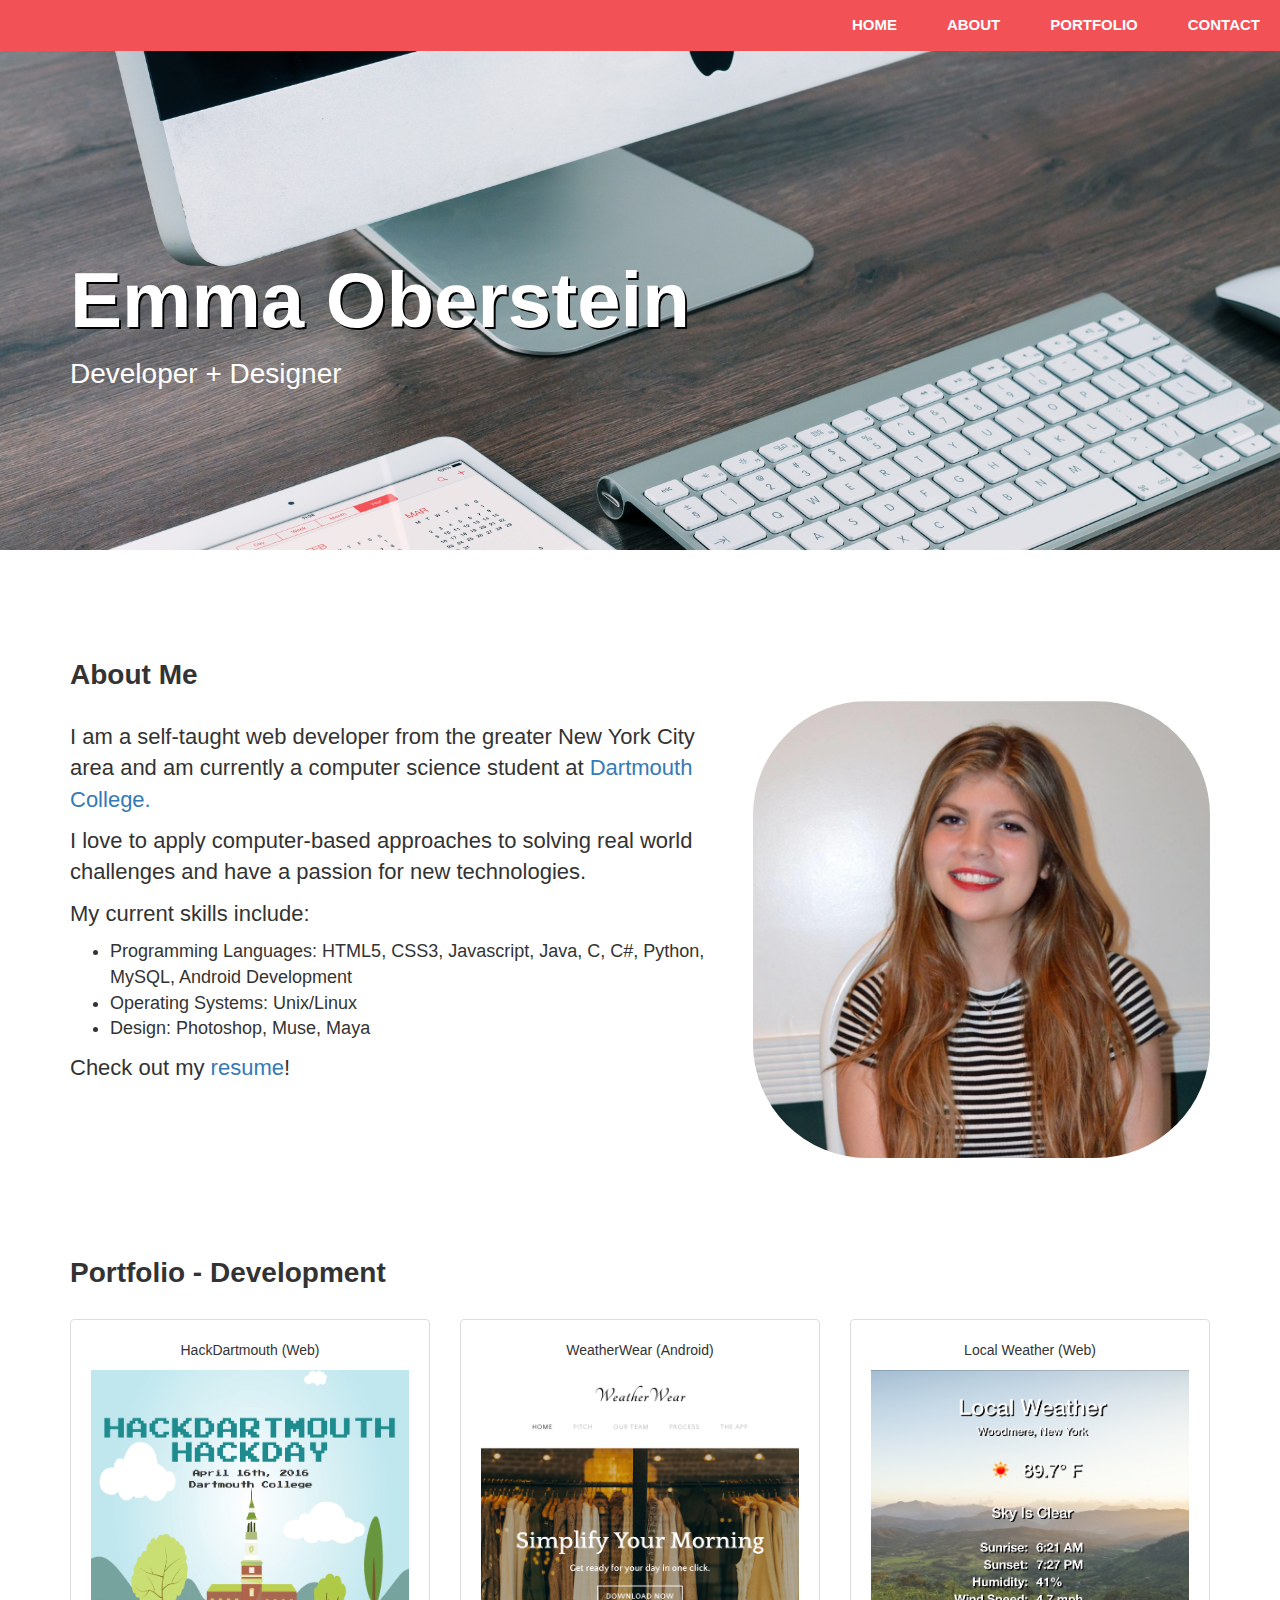
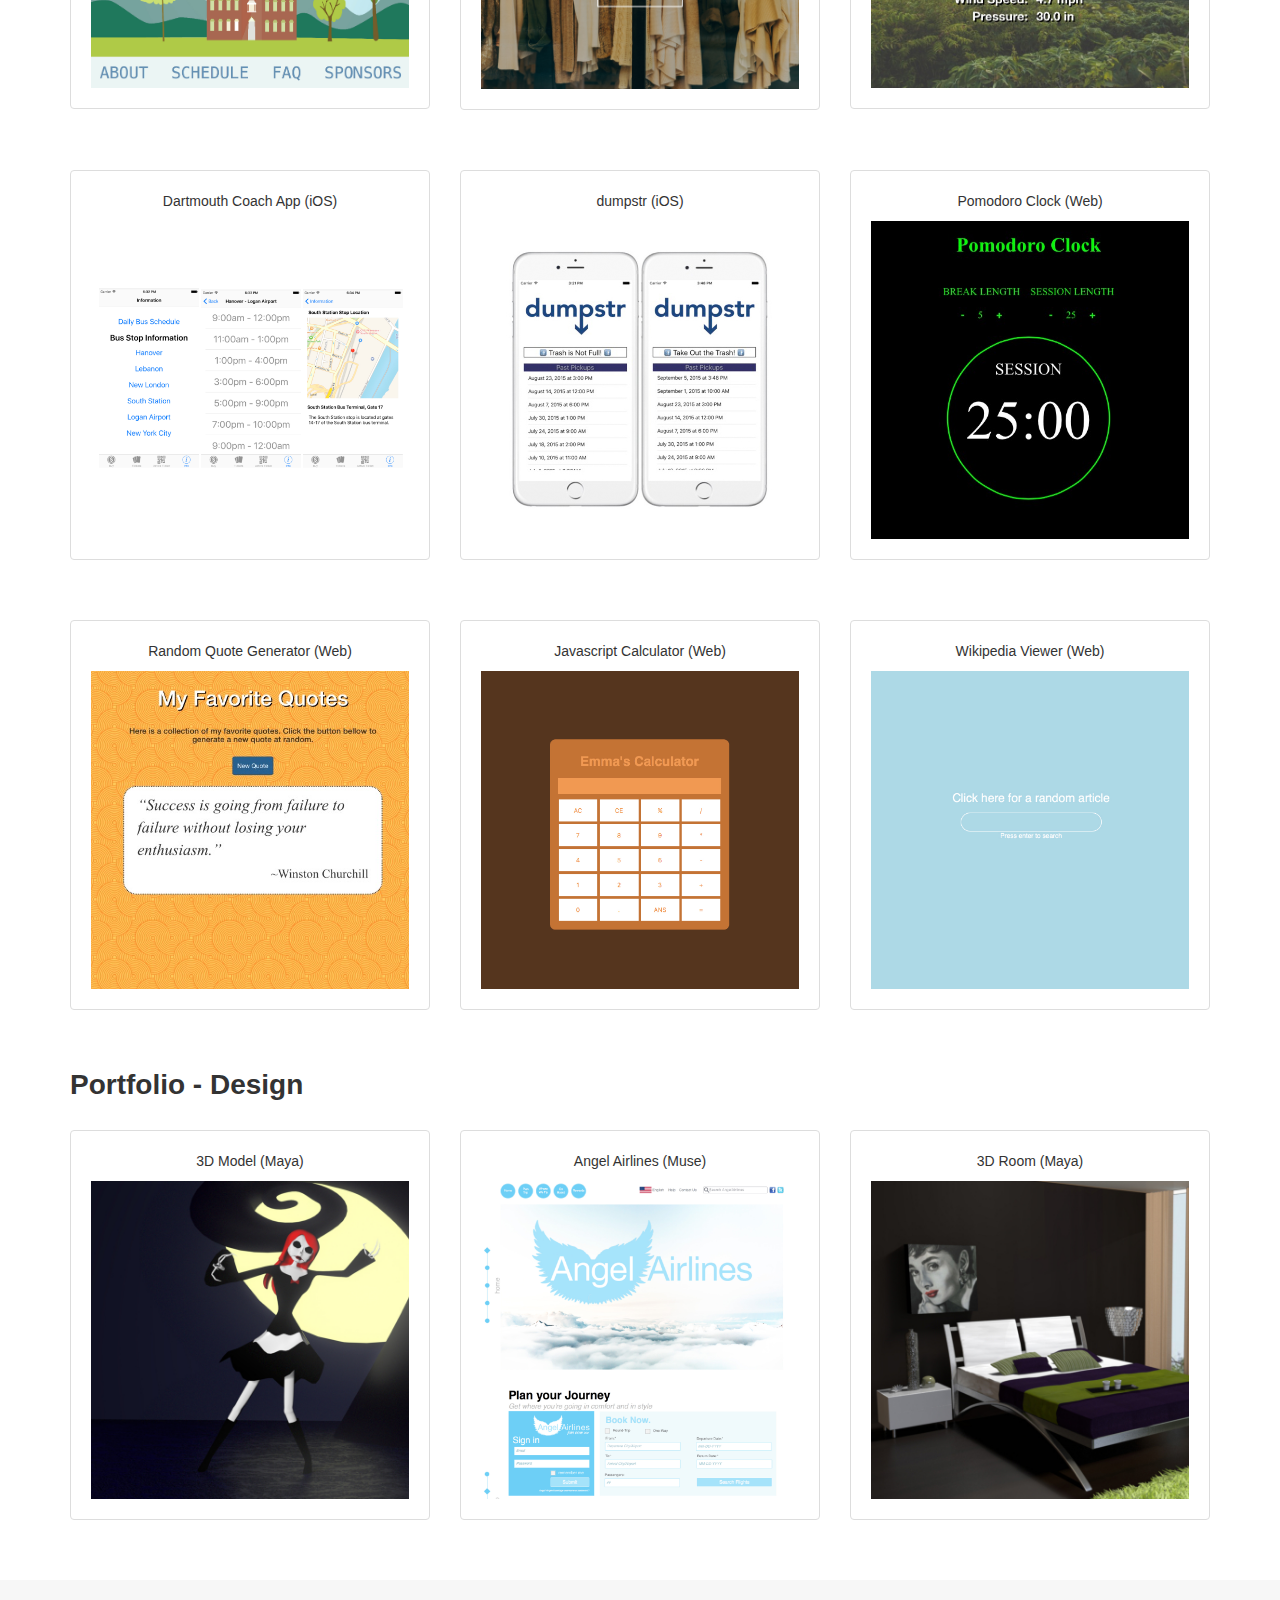
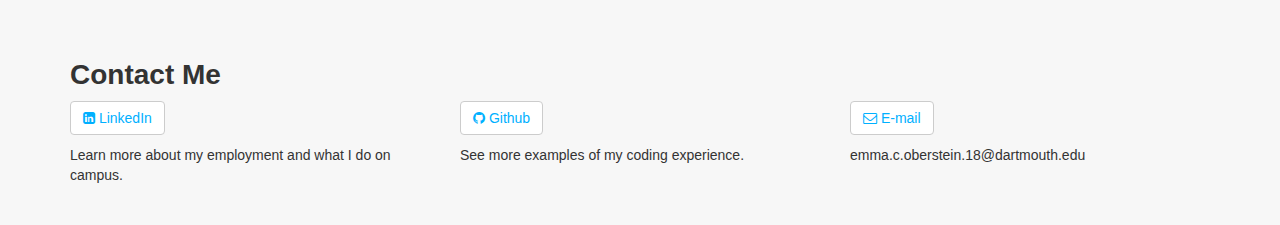
==== index.html @ bb1eacb4 "title adjusted" ====
<!DOCTYPE html>
<html>
  <head>
    <meta charset="UTF-8">
    <meta name="viewport" content="width=device-width, initial-scale=1, maximum-scale=1">
    <title>Emma Oberstein</title>
    <link rel='stylesheet prefetch' href='http://maxcdn.bootstrapcdn.com/bootstrap/3.3.5/css/bootstrap.min.css'>
    <link href="http://maxcdn.bootstrapcdn.com/font-awesome/4.2.0/css/font-awesome.min.css" rel="stylesheet">
    <link rel="stylesheet" href="css/main.css">
  </head>


  <body>
    <nav class="navbar navbar-default navbar-fixed-top">
      <div class="navbar-header">
        <button type="button" class="navbar-toggle collapsed" data-toggle="collapse" data-target="#bs-example-navbar-collapse-1" aria-expanded="false">
          <span class="sr-only">Toggle navigation</span>
          <span class="icon-bar"></span>
          <span class="icon-bar"></span>
          <span class="icon-bar"></span>
        </button>
      </div>
    <!-- Collect the content for toggling -->
      <div class="collapse navbar-collapse" id="bs-example-navbar-collapse-1">
        <ul class="nav navbar-nav navbar-right">
            <li><a href="#Home">Home</a></li>
            <li><a href="#About">About</a></li>
            <li><a href="#Portfolio">Portfolio</a></li>
            <li><a href="#Contact">Contact</a></li>
        </ul> 
      </div>
    </nav>

    <a name="Home"></a>
    <div class="jumbotron">
      <div class="container">
        <div class="row">
          <div class="col-md-7">
            <h1>Emma Oberstein</h1>
            <p>Developer + Designer</p>
          </div>
        </div>    
      </div>
    </div>

    <a name="About"></a>
    <div class="about-me">
      <div class="container">
        <h2>About Me</h2>
        <div class="row">
          <div class="col-md-7" id="about-me-text">
            <br>
            <p>I am a self-taught web developer from the greater New York City area and am currently a computer science student at <a href="http://dartmouth.edu">Dartmouth College.</a></p>
            <p>I love to apply computer-based approaches to solving real world challenges and have a passion for new technologies.</p>
            <p>My current skills include:</p>
            <ul>
              <li>Programming Languages: HTML5, CSS3, Javascript, Java, C, C#, Python, MySQL, Android Development</li>
              <li>Operating Systems: Unix/Linux</li>
              <li>Design: Photoshop, Muse, Maya</li>
            </ul>
            <p>Check out my <a href="Emma_Oberstein_Resume.pdf">resume</a>!</p>
          </div>
          <div class="col-md-5">
            <img class="img-responsive profile-picture" src="img/profile-picture.jpg">
          </div>
        </div>
      </div>
    </div>
    
    <a name="Portfolio"></a>
    <div class="portfolio">
      <div class="container">
        <h2>Portfolio - Development</h2>
        <div class="row">
          <div class="col-md-4">
            <div class="thumbnail">
              <p>HackDartmouth (Web)</p>
              <a class="portfolio-item" href="http://hackdartmouth.io">
                <img class="img-responsive" src="img/hackday.jpg">
              </a>
            </div>
          </div>
          <div class="col-md-4">
            <div class="thumbnail">
              <p>WeatherWear (Android)</p>
              <a class="portfolio-item" href="http://weatherwearandroidapp.weebly.com">
                <img class="img-responsive" src="img/weatherwear.jpg">
              </a>
            </div>
          </div>
          <div class="col-md-4">
            <div class="thumbnail">
              <p>Local Weather (Web)</p>
              <a class="portfolio-item" href="http://codepen.io/emmaoberstein/full/pjzqLy/">
                <img class="img-responsive" src="img/local-weather.jpg">
              </a>
            </div>
          </div>
        </div>
        <div class="row">
          <div class="col-md-4">
            <div class="thumbnail">
              <p>Dartmouth Coach App (iOS)</p>
              <a class="portfolio-item" href="https://github.com/andrewjmeier/DartmouthCoachApp">
                <img class="img-responsive" src="img/dartmouthcoach.jpg">
              </a>
            </div>
          </div>
          <div class="col-md-4">
            <div class="thumbnail">
              <p>dumpstr (iOS)</p>
              <a class="portfolio-item" href="http://devpost.com/software/pennappsfall2015">
                <img class="img-responsive" src="img/dumpstr.jpg">
              </a>
            </div>
          </div>
          <div class="col-md-4">
            <div class="thumbnail">
              <p>Pomodoro Clock (Web)</p>
              <a class="portfolio-item" href="http://codepen.io/emmaoberstein/full/XmWWJG/">
                <img class="img-responsive" src="img/pomodoro-clock.jpg">
              </a>
            </div>
          </div>
        </div>
        <div class="row">
          <div class="col-md-4">
            <div class="thumbnail">
              <p>Random Quote Generator (Web)</p>
              <a class="portfolio-item" href="http://codepen.io/emmaoberstein/full/gaYXJj/">
                <img class="img-responsive" src="img/quote-generator.jpg">
              </a>
            </div>
          </div>
          <div class="col-md-4">
            <div class="thumbnail">
              <p>Javascript Calculator (Web)</p>
              <a class="portfolio-item" href="http://codepen.io/emmaoberstein/full/ZbNepN/">
                <img class="img-responsive" src="img/calculator.jpg">
              </a>
            </div>
          </div>
          <div class="col-md-4">
            <div class="thumbnail">
              <p>Wikipedia Viewer (Web)</p>
              <a class="portfolio-item" href="http://codepen.io/emmaoberstein/full/bpWzMQ/">
                <img class="img-responsive" src="img/wikipedia.jpg">
              </a>
            </div>
          </div>
        </div>
        <h2>Portfolio - Design</h2>
        <div class="row">
          <div class="col-md-4">
            <div class="thumbnail">
              <p>3D Model (Maya)</p>
              <a class="portfolio-item" href="3D_model.html">
                <img class="img-responsive" src="img/model.jpg">
              </a>
            </div>
          </div>
          <div class="col-md-4">
            <div class="thumbnail">
              <p>Angel Airlines (Muse)</p>
              <a class="portfolio-item" href="angel_airlines_project/index.html">
                <img class="img-responsive" src="img/angel-airlines.jpg">
              </a>
            </div>
          </div>
          <div class="col-md-4">
            <div class="thumbnail">
              <p>3D Room (Maya)</p>
              <a class="portfolio-item" href="3D_room.html">
                <img class="img-responsive" src="img/room.jpg">
              </a>
            </div>
          </div>
        </div>
      </div>
    </div>

    <a name="Contact"></a>
    <div class="contact">
      <div class="container">
        <h2>Contact Me</h2>
        <div class="row">
          <div class="col-md-4">
            <a href="https://www.linkedin.com/pub/emma-oberstein/104/284/23a" class="btn btn-default"><i class="fa fa-linkedin-square"></i> LinkedIn</a>
            <p>Learn more about my employment and what I do on campus.</p>
          </div>
          <div class="col-md-4">
            <a href="https://github.com/emmaoberstein"class="btn btn-default"><i class="fa fa-github"></i> Github</a>
            <p>See more examples of my coding experience.</p>
          </div>
          <div class="col-md-4">
            <a href="mailto:emma.c.oberstein.18@dartmouth.edu" class="btn btn-default"><i class="fa fa-envelope-o"></i> E-mail</a>
            <p>emma.c.oberstein.18@dartmouth.edu</p>
          </div>
        </div>
      </div>
    </div>


    <script src='http://cdnjs.cloudflare.com/ajax/libs/jquery/2.1.3/jquery.min.js'></script>
    <script src="https://maxcdn.bootstrapcdn.com/bootstrap/3.3.5/js/bootstrap.min.js"></script>
  </body>
</html>
---- css/main.css ----
body {
  font-family: Avenir, sans-serif;
}

.navbar-default {
  background-color: #f25156;
  border-color: #f25156;
}

.navbar-default a {
  color: #fff;
  font-size: 15px;
  font-weight: bold;
  text-transform: uppercase;
  margin-right: 20px;
}

.navbar-default .navbar-nav > li > a {
  color: #fff;
}

.jumbotron {
  margin-top: 50px;
  background-image:url("../img/jumbotron.jpg");
  height: 500px;
  background-repeat: no-repeat;
  background-size: cover;
  background-attachment: fixed;
}

.jumbotron .container {
  color: #fff;
  position: relative;
  top: 100px;
}

.jumbotron h1 { 
  font-family: Avenir, sans-serif;
  font-weight: bold;
  font-size: 78px;
  text-shadow: black 2px 2px;
}

.jumbotron p {
  font-size: 28px;
}

.about-me, .portfolio, .contact {
    padding: 20px;
}

.container {
  padding-top: 40px;
}

h2 {
    font-size: 28px;
    font-weight: bold;
}

.about-me p {
    font-size: 22px;
}

.about-me li {
    font-size: 18px;
}

.about-me img {
    
  margin: auto;
  border-radius: 25%;
}

.portfolio .row {
  padding: 20px 0px;
}

.portfolio .thumbnail {
    padding: 20px;
    text-align: center;
}

.portfolio img {
  border-radius: 0%;
}

.contact {
  background-color: #f7f7f7;
}

.contact h3 {
  font-size: 18px;
  font-weight: bold;
}

.contact a {
  color: #00b0ff;
}

.contact p {
  padding: 10px 0px;
  font-size: 14px;
}

.thumbnail:hover {
  -moz-box-shadow: 0 0 10px rgba(0,0,0,0.5);
  -webkit-box-shadow: 0 0 10px rgba(0,0,0,0.5);
  box-shadow: 0 0 5px rgba(0,0,0,0.5);
}

.img-center {
  height: 500px;
  padding: 10px 0px;
  display: block;
  margin: 0 auto;
}

#title-center {
  text-align: center;
}
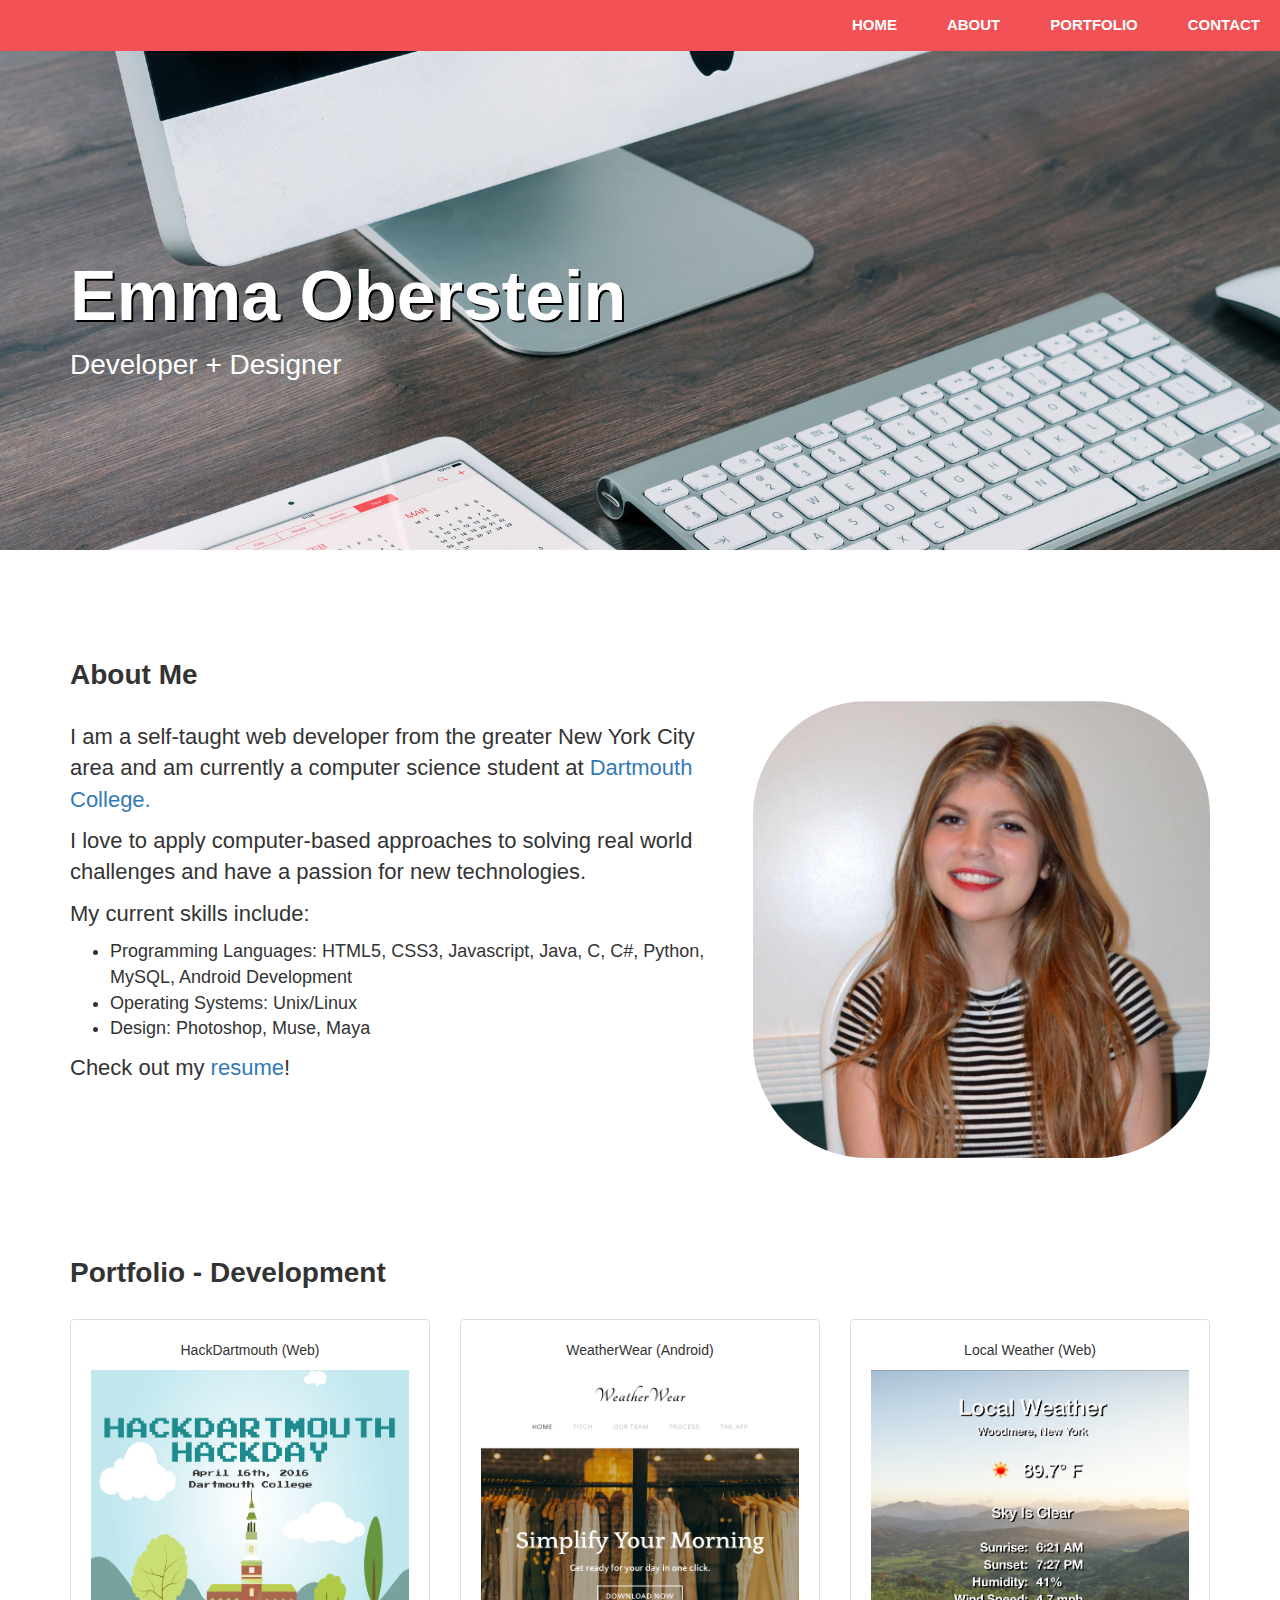
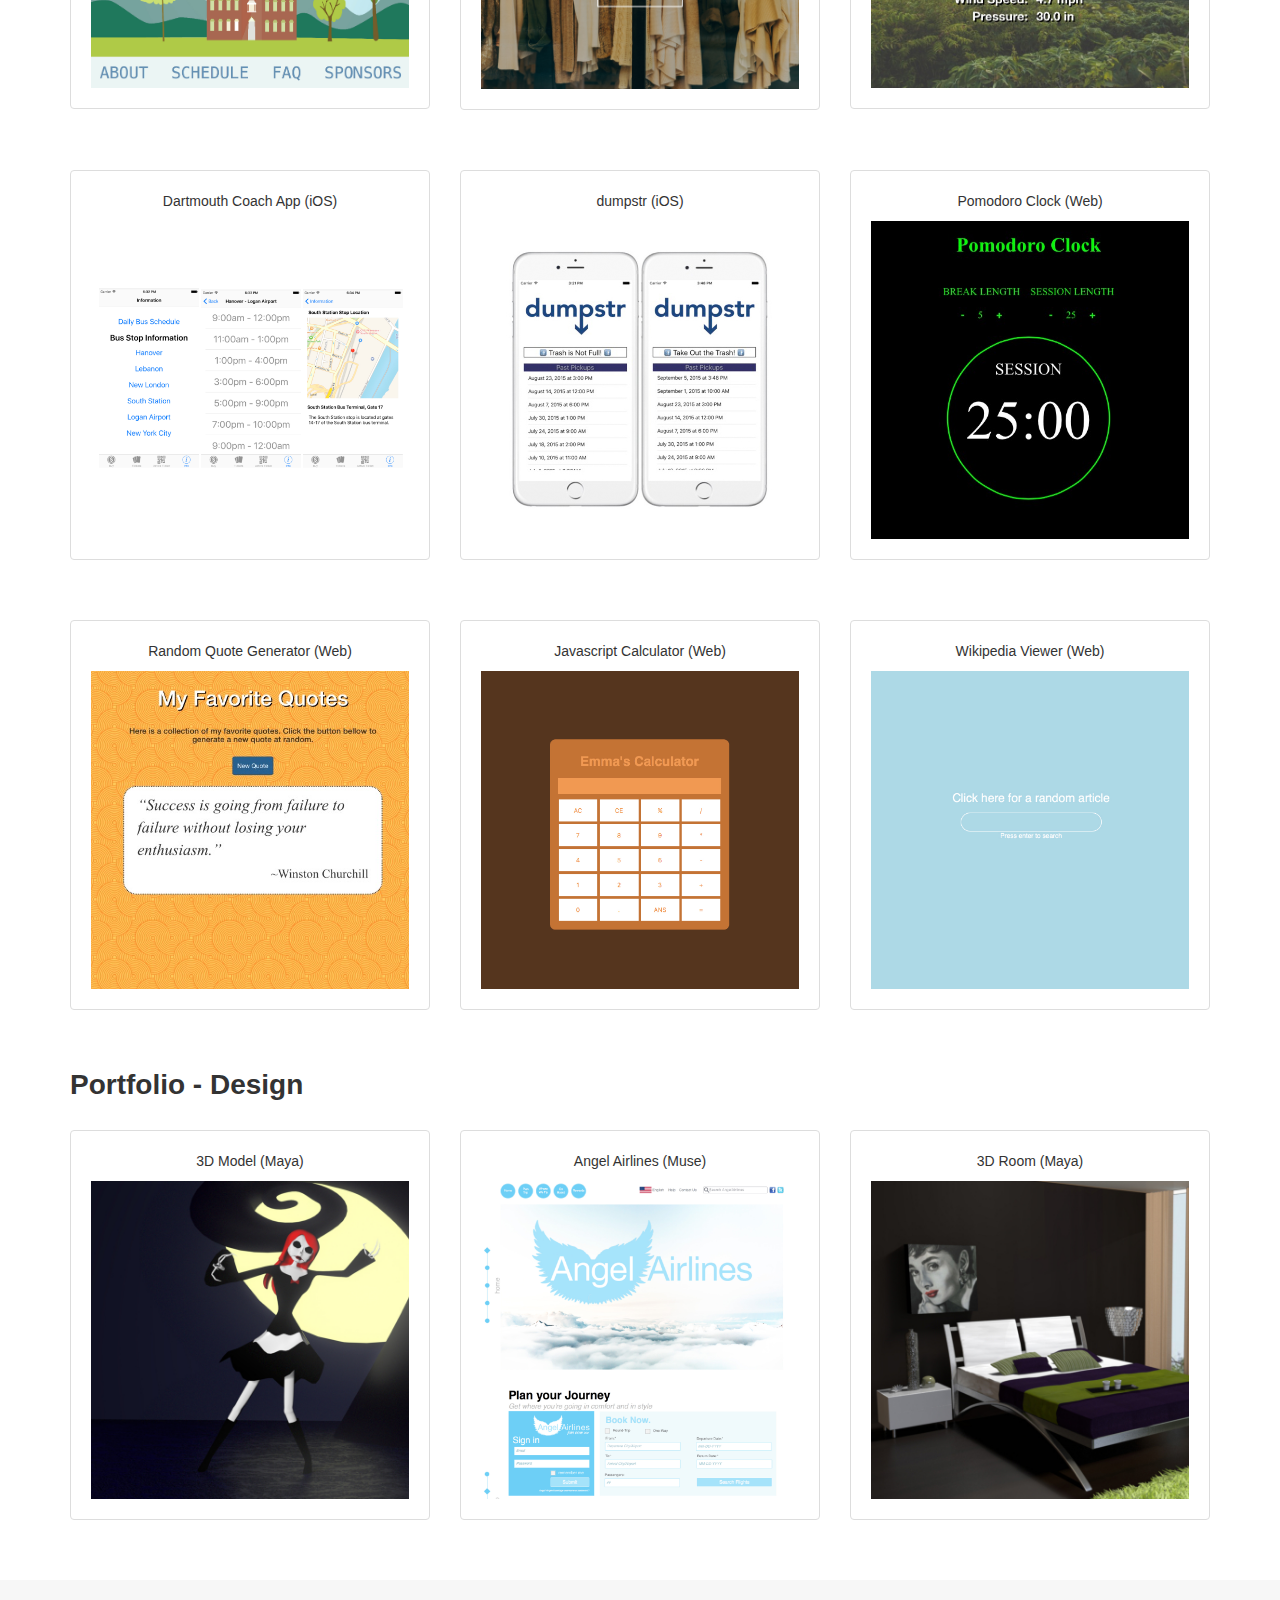
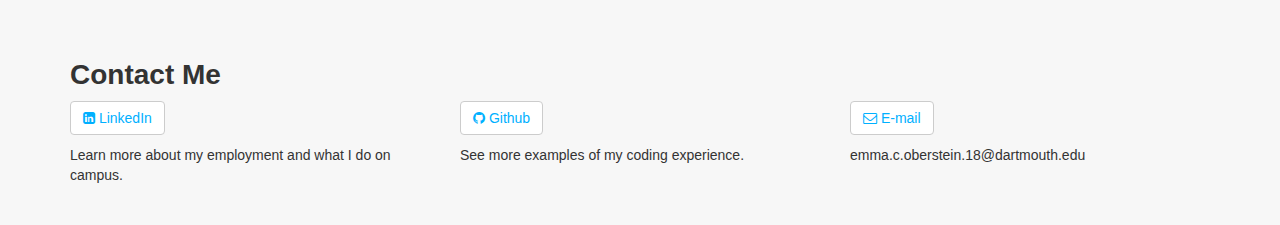
==== commit 3bf84860: "meta tags updated" ====
--- a/index.html
+++ b/index.html
@@ -2,6 +2,11 @@
 <html>
   <head>
     <meta charset="UTF-8">
+    <meta name="author" content="Emma Oberstein">
+    <meta name="keywords" content="Emma, Oberstein, personal website">
+    <meta name="description" content="Emma Oberstein's personal website">
+    <meta property="og:title" content="Emma Oberstein">
+    <meta property="og:type" content="website">
     <meta name="viewport" content="width=device-width, initial-scale=1, maximum-scale=1">
     <title>Emma Oberstein</title>
     <link rel='stylesheet prefetch' href='http://maxcdn.bootstrapcdn.com/bootstrap/3.3.5/css/bootstrap.min.css'>
--- a/css/main.css
+++ b/css/main.css
@@ -37,7 +37,7 @@
 .jumbotron h1 { 
   font-family: Avenir, sans-serif;
   font-weight: bold;
-  font-size: 78px;
+  font-size: 70px;
   text-shadow: black 2px 2px;
 }
 
@@ -119,3 +119,11 @@
 #title-center {
   text-align: center;
 }
+
+@media only screen and (max-width: 767px) {
+
+   .jumbotron h1 {
+      font-size: 3em;
+   }
+
+}
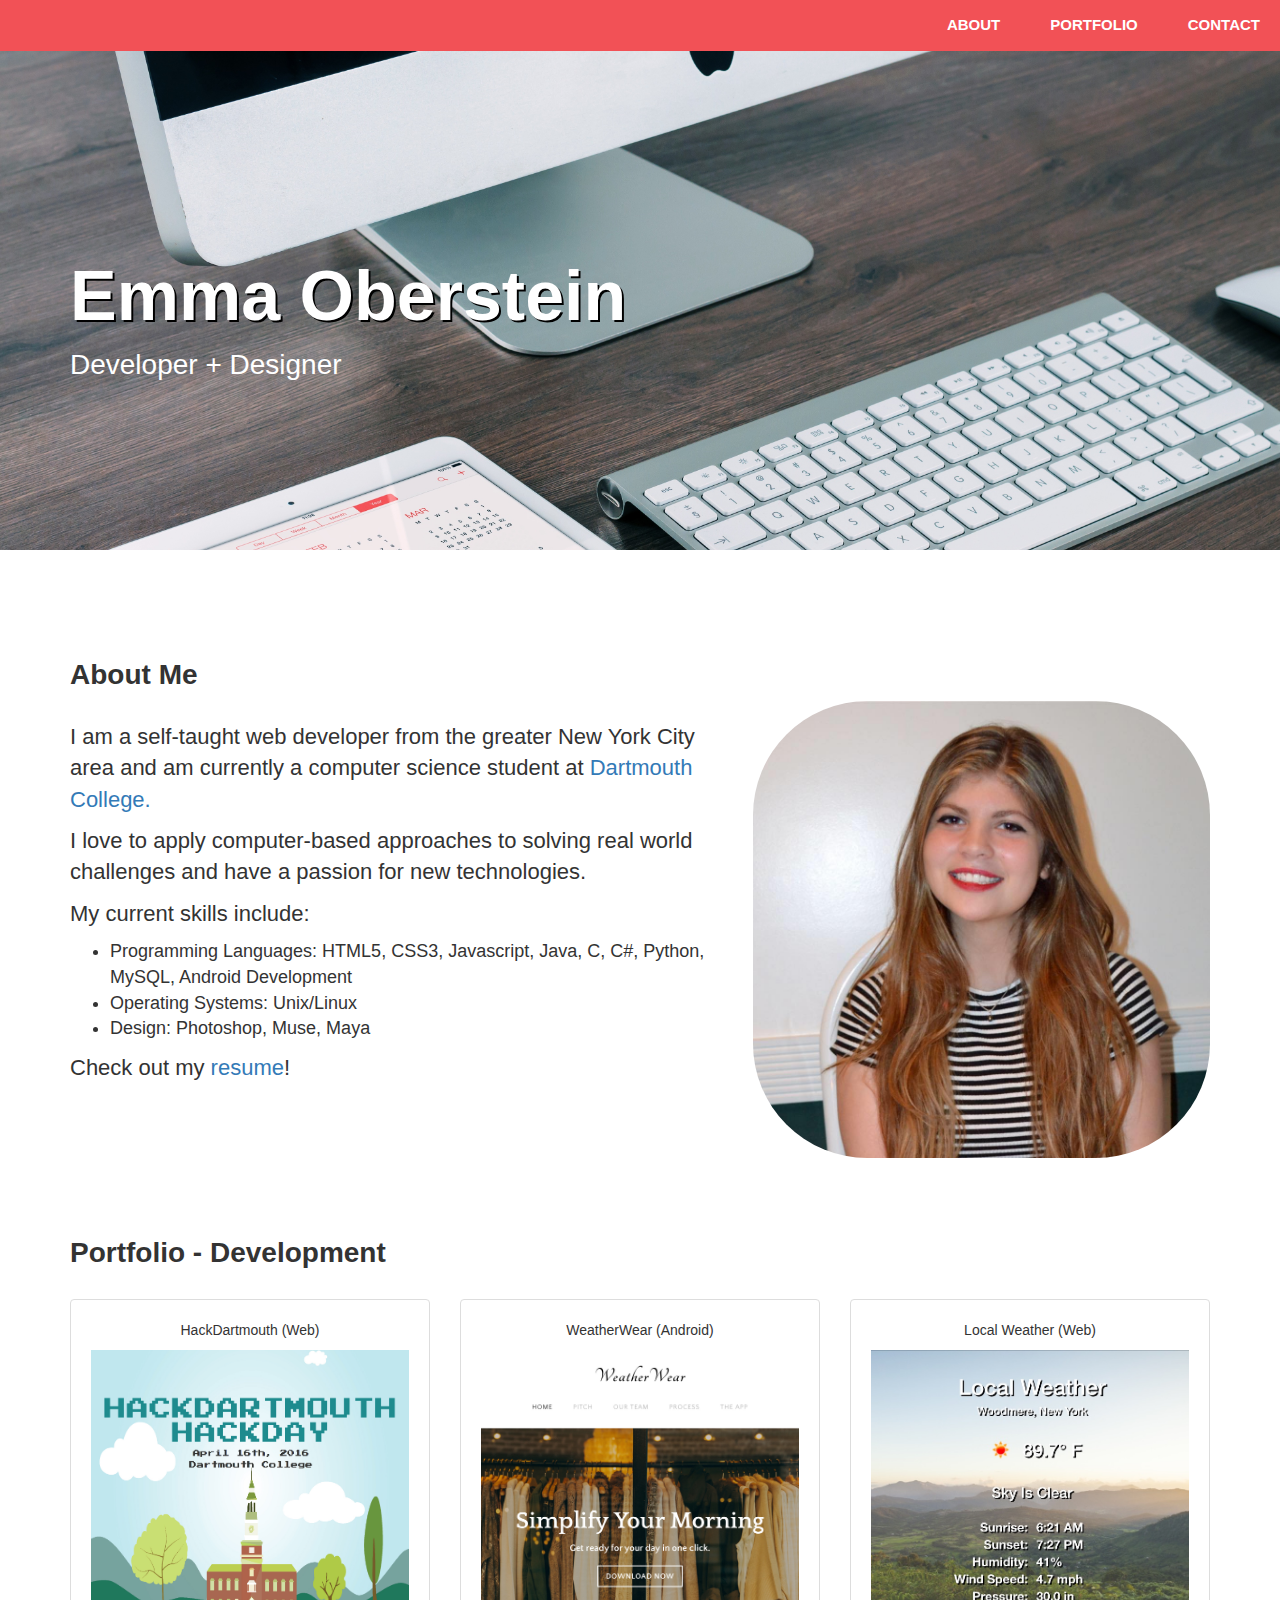
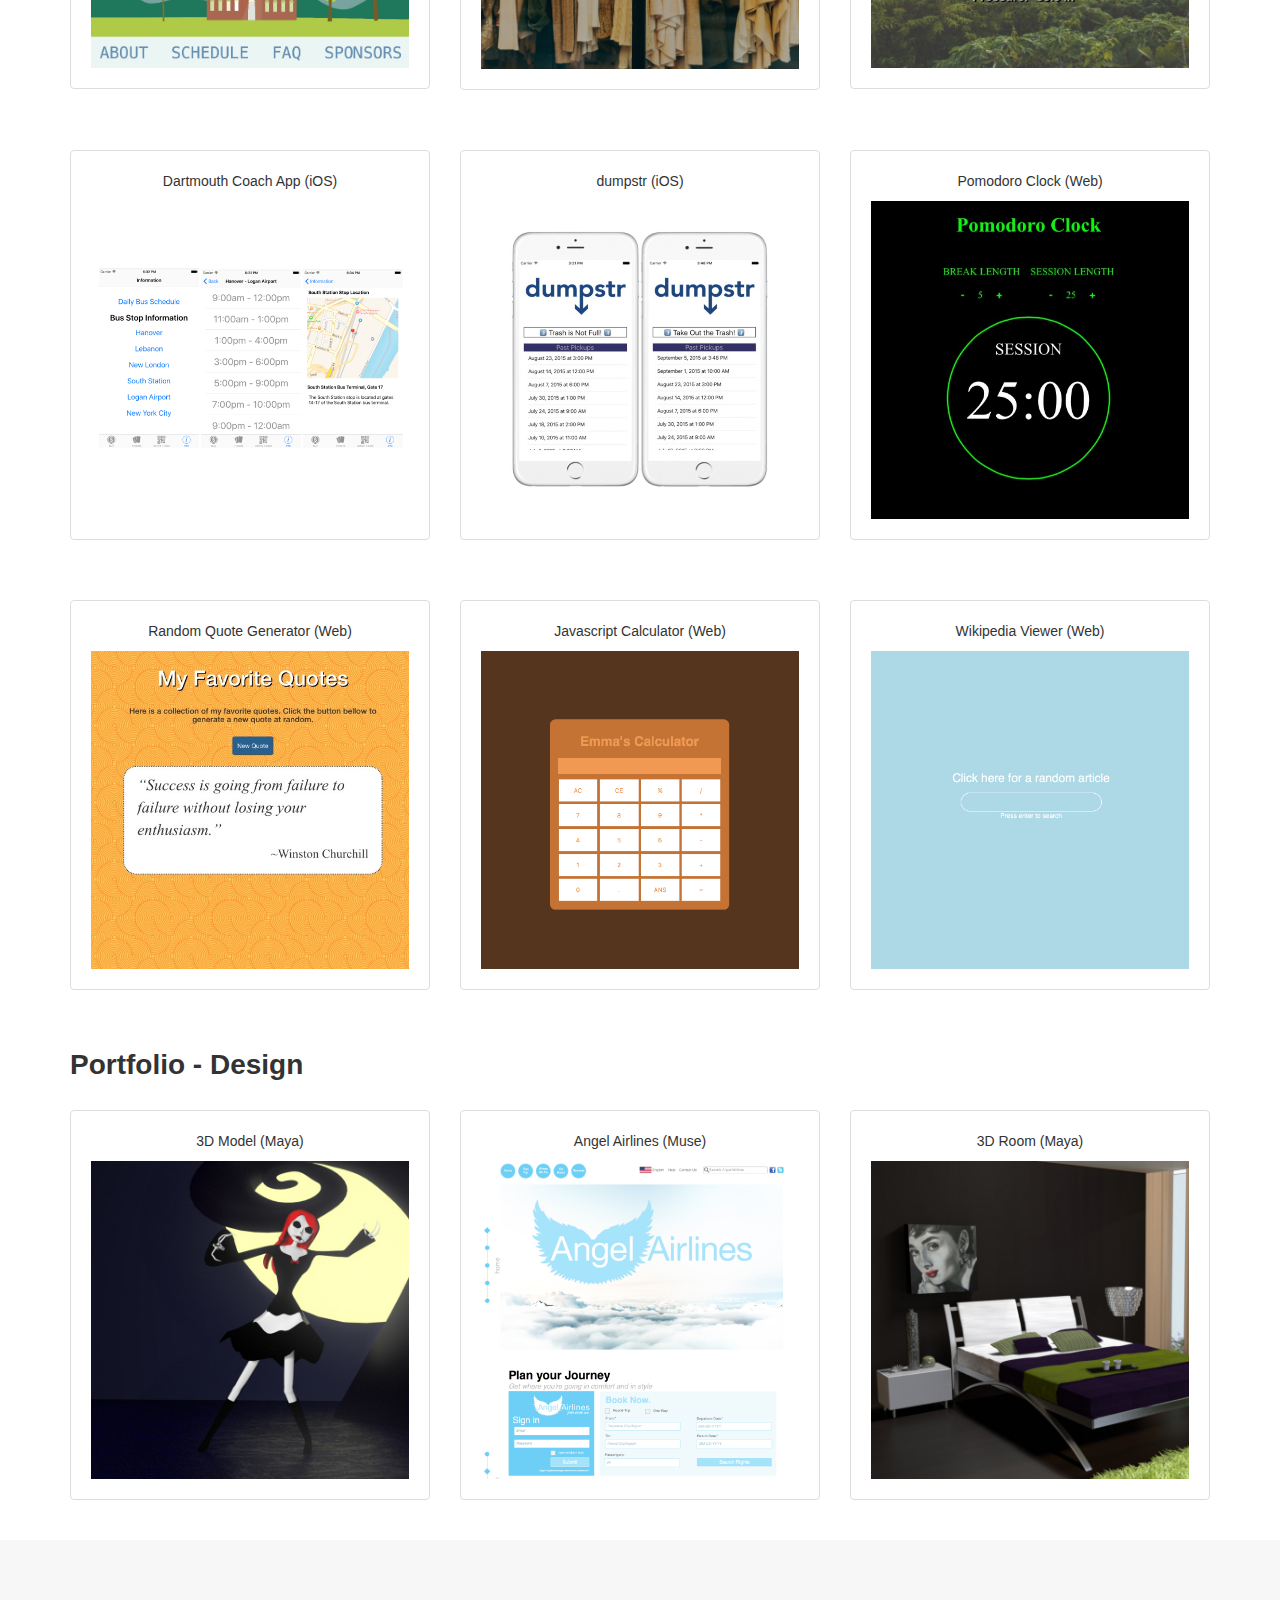
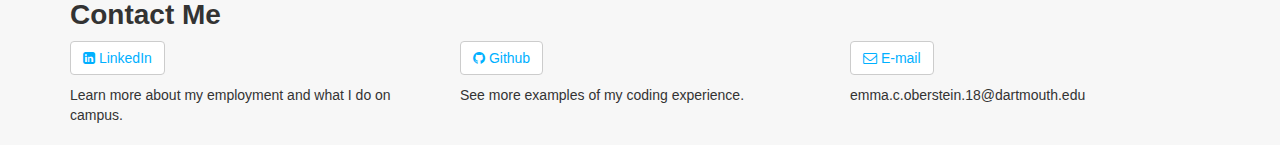
==== commit be861c78: "nabber scroll effect" ====
--- a/index.html
+++ b/index.html
@@ -16,7 +16,7 @@
 
 
   <body>
-    <nav class="navbar navbar-default navbar-fixed-top">
+    <nav id="myNav" class="navbar navbar-default navbar-fixed-top">
       <div class="navbar-header">
         <button type="button" class="navbar-toggle collapsed" data-toggle="collapse" data-target="#bs-example-navbar-collapse-1" aria-expanded="false">
           <span class="sr-only">Toggle navigation</span>
@@ -28,15 +28,14 @@
     <!-- Collect the content for toggling -->
       <div class="collapse navbar-collapse" id="bs-example-navbar-collapse-1">
         <ul class="nav navbar-nav navbar-right">
-            <li><a href="#Home">Home</a></li>
-            <li><a href="#About">About</a></li>
-            <li><a href="#Portfolio">Portfolio</a></li>
-            <li><a href="#Contact">Contact</a></li>
+            <li><a data-toggle="collapse" data-target=".navbar-collapsible-menu" id="s1" class="nav-button" onclick="jumpToSection(event, this.id)" href="#">About</a></li>
+            <li data-toggle="collapse" data-target=".navbar-collapsible-menu" id="s2" class="nav-button" onclick="jumpToSection(event, this.id)" href="#"><a href="#portfolio">Portfolio</a></li>
+            <li data-toggle="collapse" data-target=".navbar-collapsible-menu" id="s3" class="nav-button" onclick="jumpToSection(event, this.id)" href="#"><a href="#contact">Contact</a></li>
         </ul> 
       </div>
     </nav>
 
-    <a name="Home"></a>
+    <a name="home"></a>
     <div class="jumbotron">
       <div class="container">
         <div class="row">
@@ -48,8 +47,8 @@
       </div>
     </div>
 
-    <a name="About"></a>
-    <div class="about-me">
+    <a name="about"></a>
+    <div id="about">
       <div class="container">
         <h2>About Me</h2>
         <div class="row">
@@ -72,8 +71,8 @@
       </div>
     </div>
     
-    <a name="Portfolio"></a>
-    <div class="portfolio">
+    <a name="portfolio"></a>
+    <div id="portfolio">
       <div class="container">
         <h2>Portfolio - Development</h2>
         <div class="row">
@@ -184,8 +183,8 @@
       </div>
     </div>
 
-    <a name="Contact"></a>
-    <div class="contact">
+    <a name="contact"></a>
+    <div id="contact">
       <div class="container">
         <h2>Contact Me</h2>
         <div class="row">
@@ -208,5 +207,6 @@
 
     <script src='http://cdnjs.cloudflare.com/ajax/libs/jquery/2.1.3/jquery.min.js'></script>
     <script src="https://maxcdn.bootstrapcdn.com/bootstrap/3.3.5/js/bootstrap.min.js"></script>
+    <script src="js/main.js"></script>
   </body>
-</html>
+</html>--- a/css/main.css
+++ b/css/main.css
@@ -45,7 +45,7 @@
   font-size: 28px;
 }
 
-.about-me, .portfolio, .contact {
+#about, .portfolio, .contact {
     padding: 20px;
 }
 
@@ -58,47 +58,47 @@
     font-weight: bold;
 }
 
-.about-me p {
+#about p {
     font-size: 22px;
 }
 
-.about-me li {
+#about li {
     font-size: 18px;
 }
 
-.about-me img {
+#about img {
     
   margin: auto;
   border-radius: 25%;
 }
 
-.portfolio .row {
+#portfolio .row {
   padding: 20px 0px;
 }
 
-.portfolio .thumbnail {
+#portfolio .thumbnail {
     padding: 20px;
     text-align: center;
 }
 
-.portfolio img {
+#portfolio img {
   border-radius: 0%;
 }
 
-.contact {
+#contact {
   background-color: #f7f7f7;
 }
 
-.contact h3 {
+#contact h3 {
   font-size: 18px;
   font-weight: bold;
 }
 
-.contact a {
+#contact a {
   color: #00b0ff;
 }
 
-.contact p {
+#contact p {
   padding: 10px 0px;
   font-size: 14px;
 }
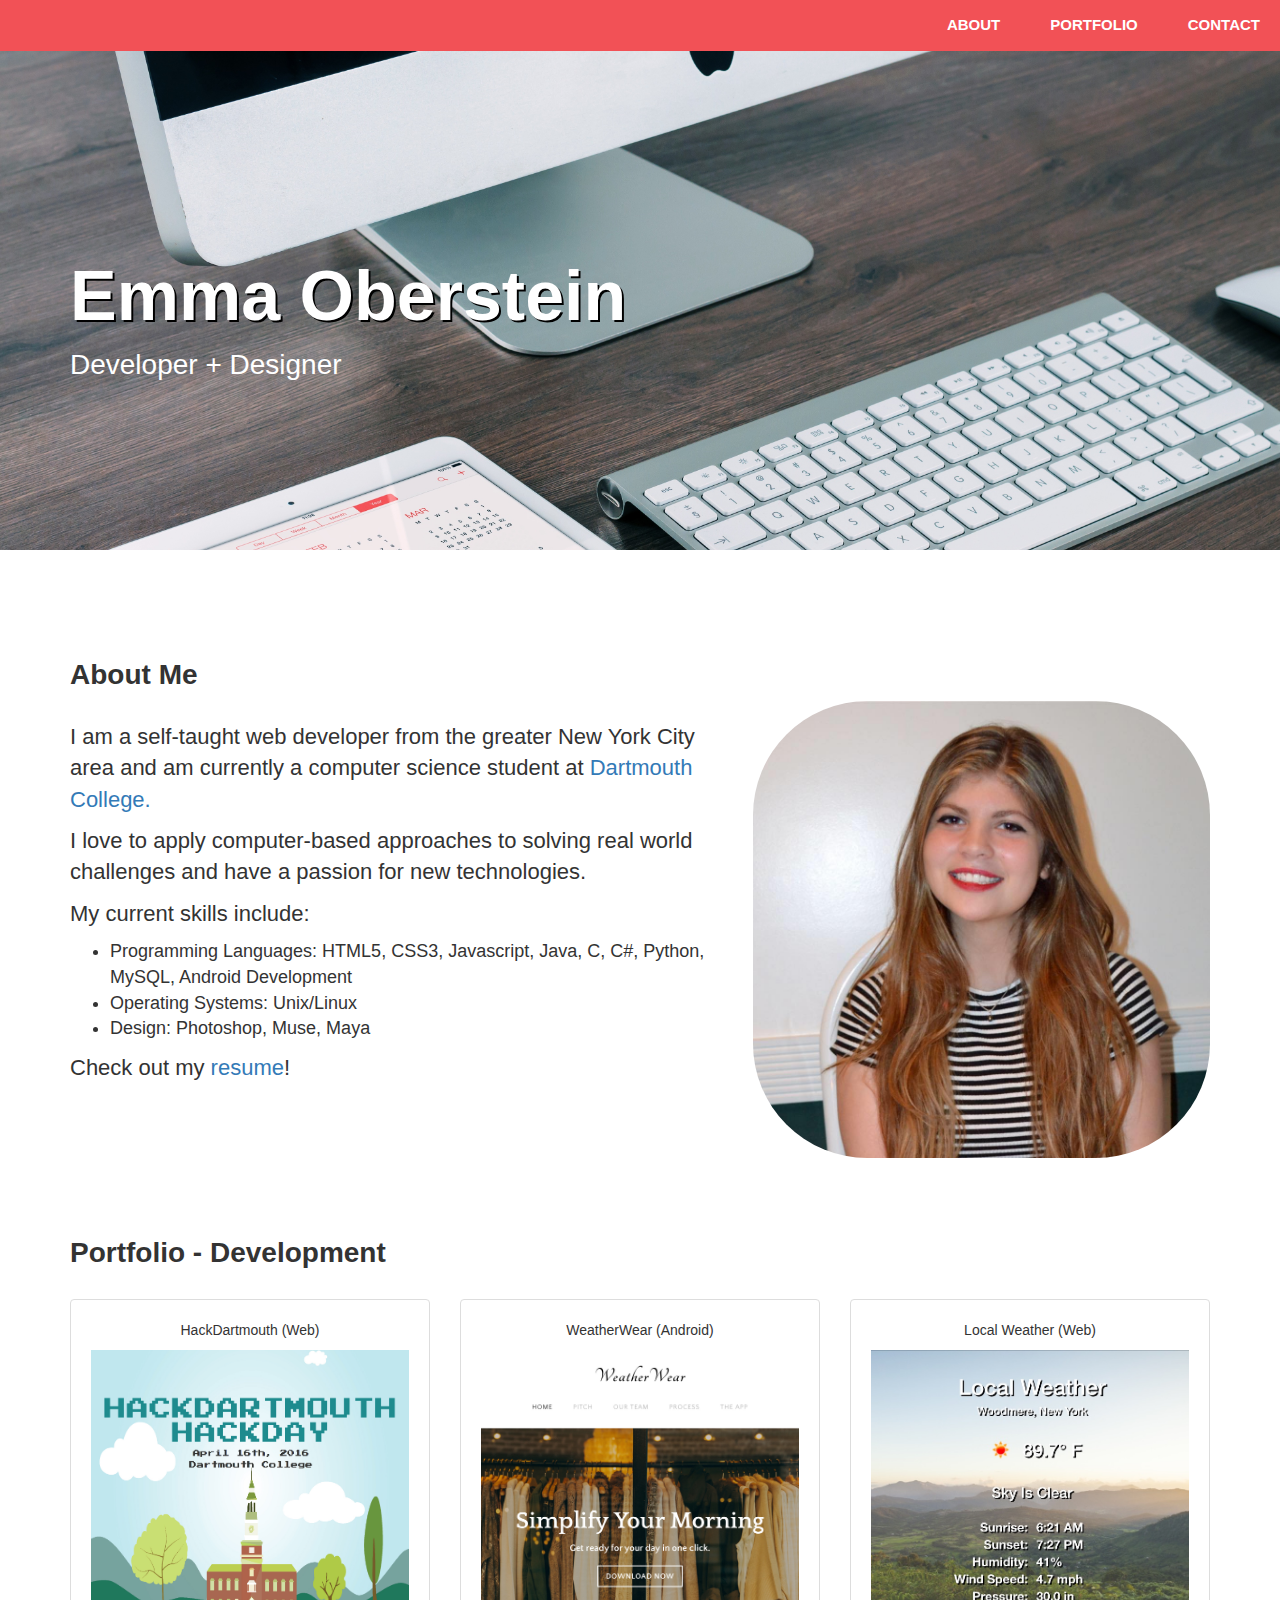
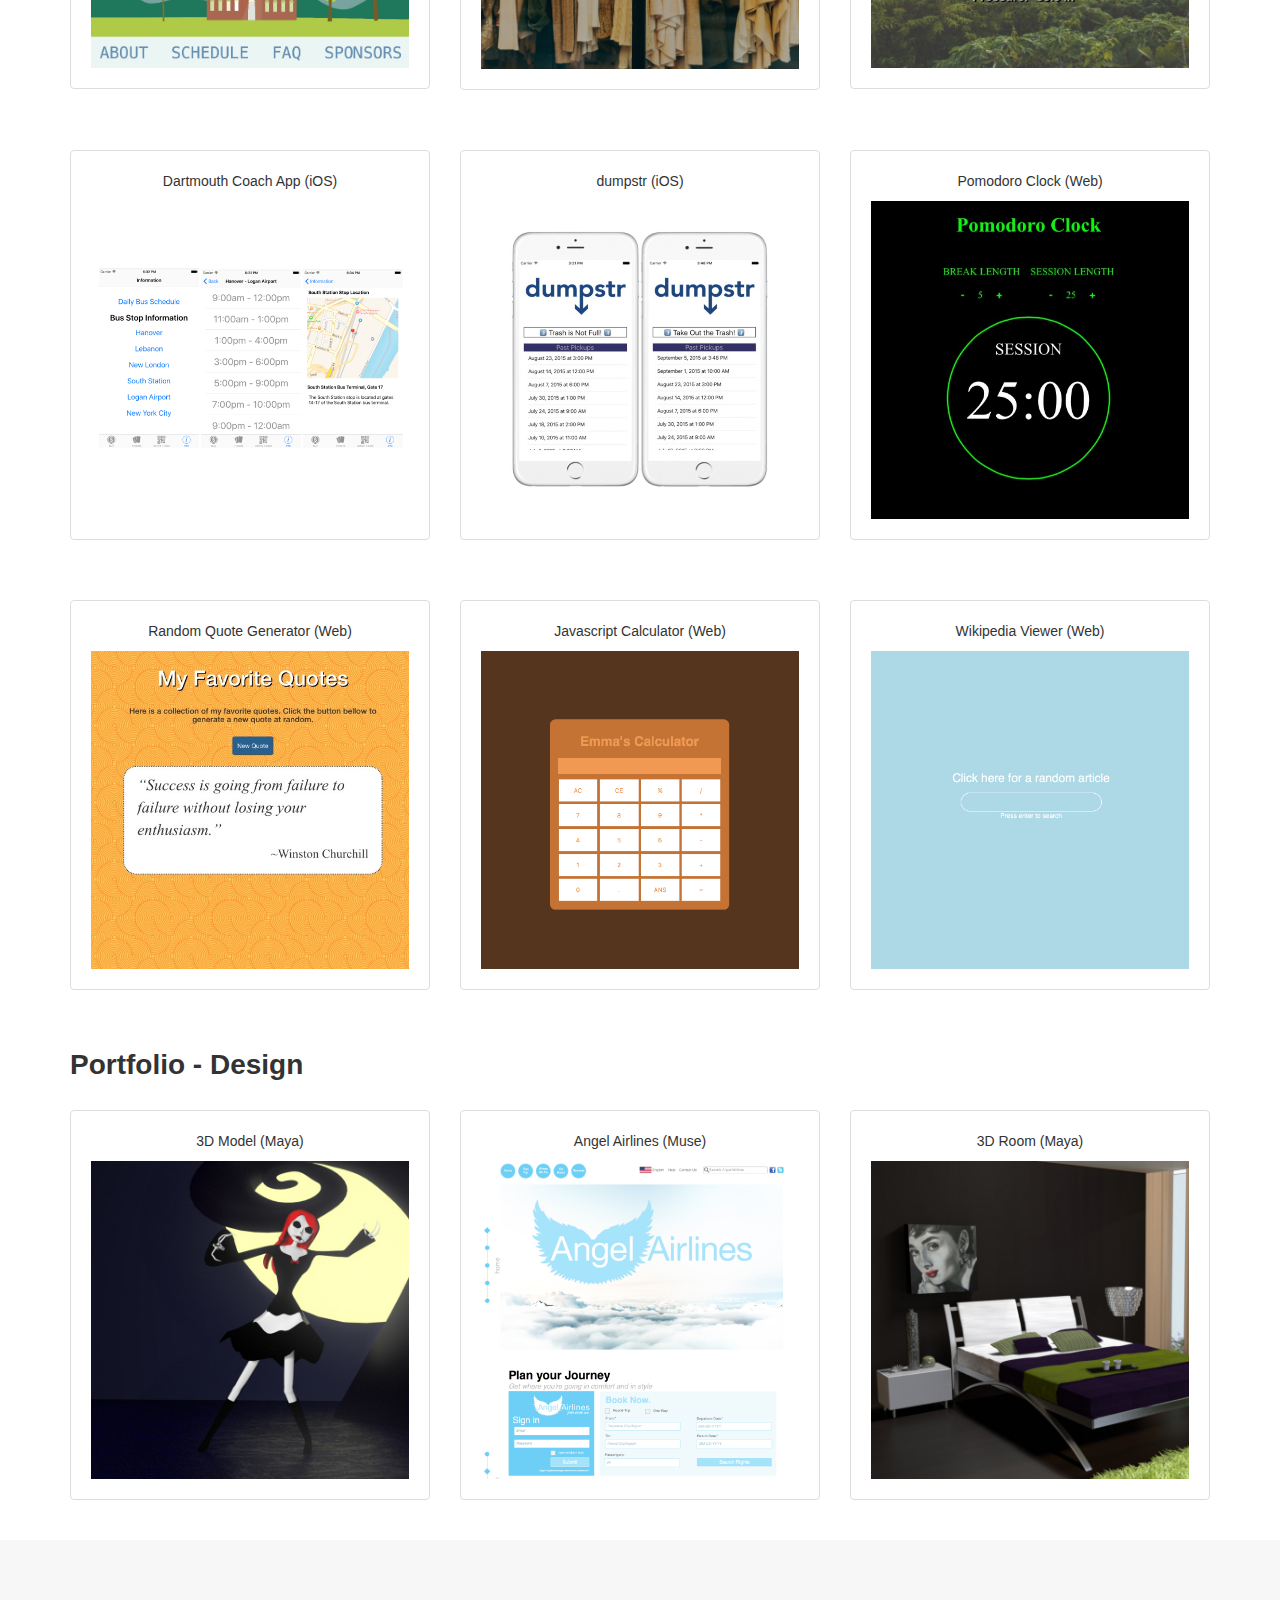
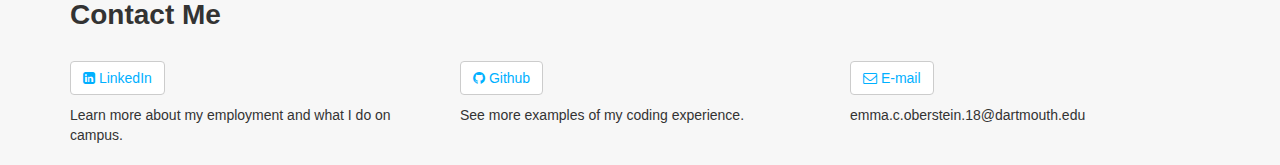
==== commit 2c15ad9a: "contact break added" ====
--- a/index.html
+++ b/index.html
@@ -187,6 +187,7 @@
     <div id="contact">
       <div class="container">
         <h2>Contact Me</h2>
+        <br>
         <div class="row">
           <div class="col-md-4">
             <a href="https://www.linkedin.com/pub/emma-oberstein/104/284/23a" class="btn btn-default"><i class="fa fa-linkedin-square"></i> LinkedIn</a>
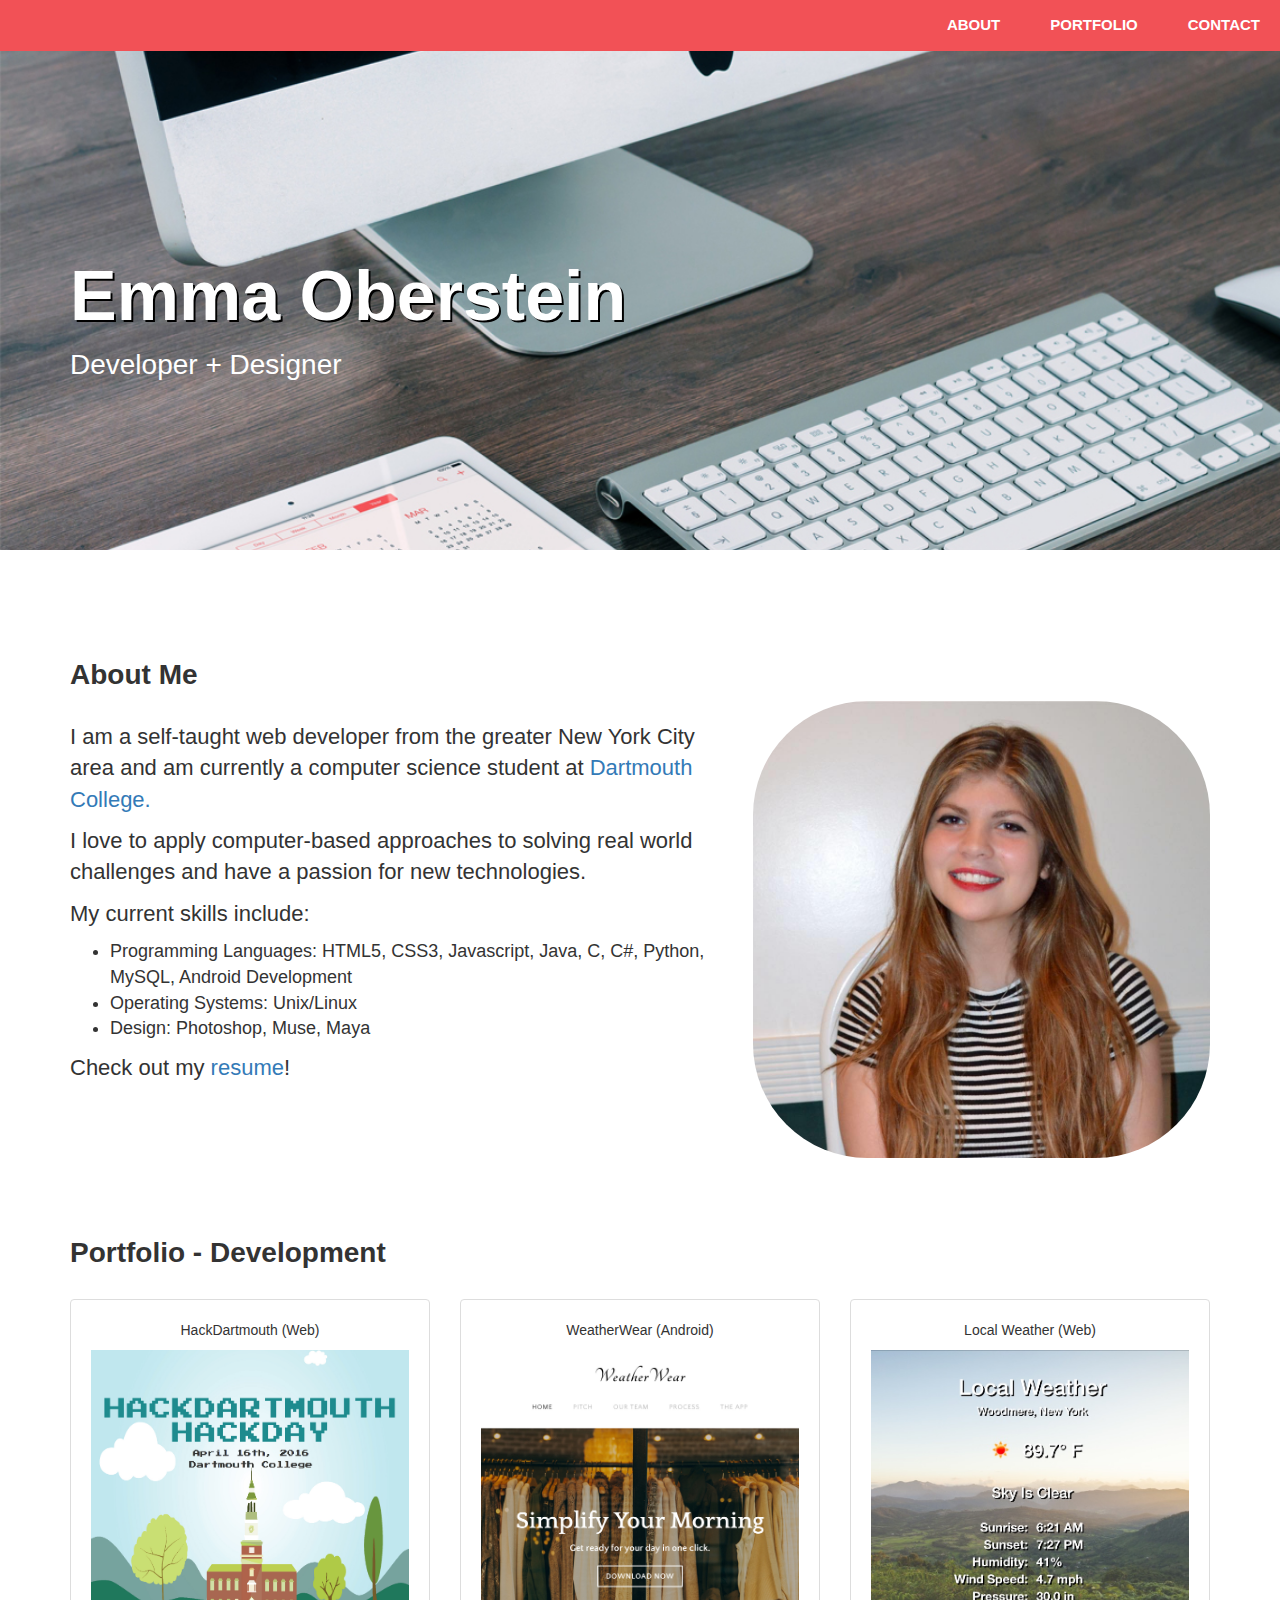
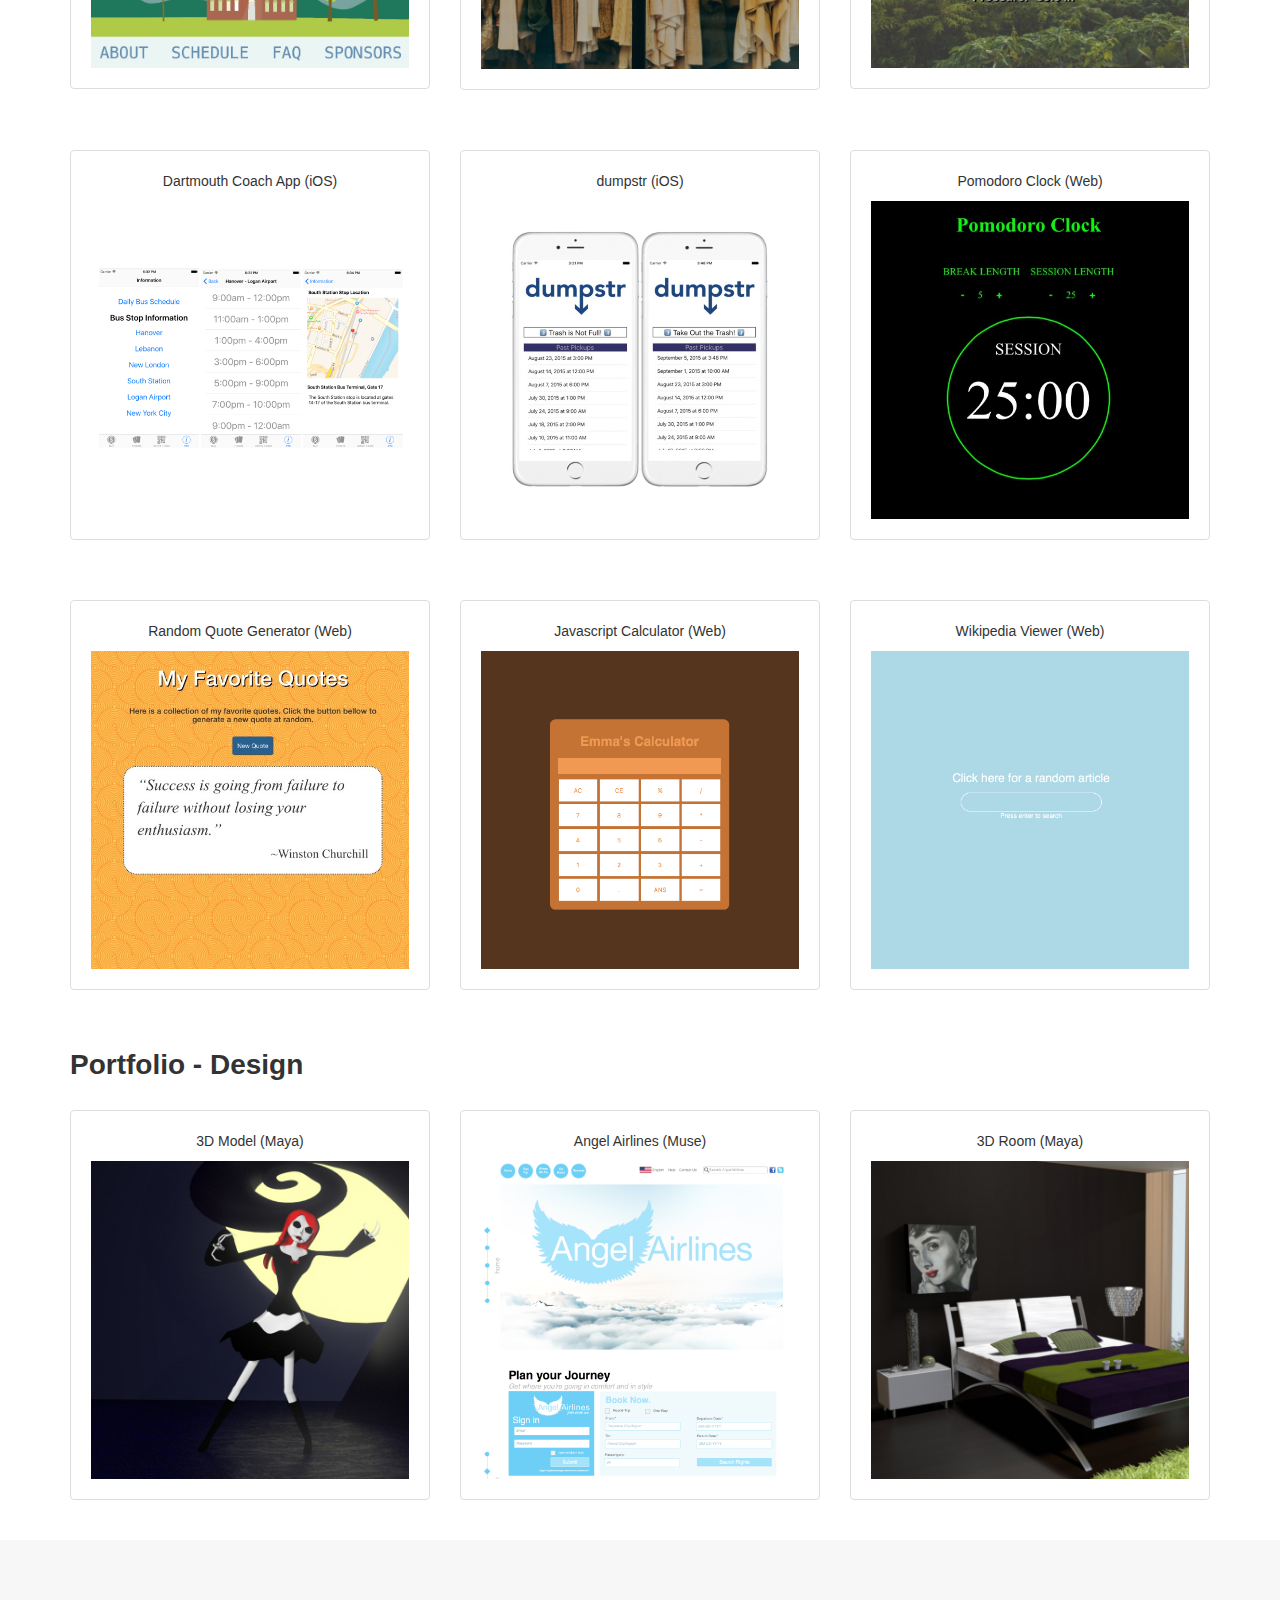
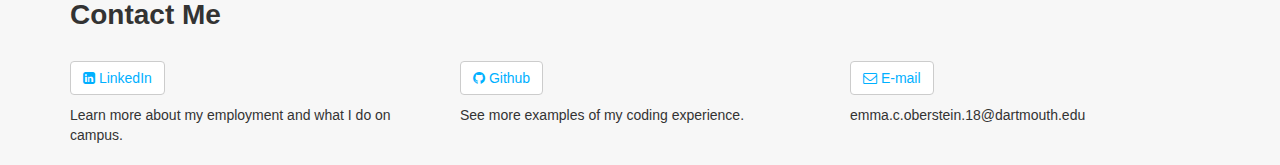
==== commit 997f4e21: "hosting own files" ====
--- a/index.html
+++ b/index.html
@@ -9,8 +9,8 @@
     <meta property="og:type" content="website">
     <meta name="viewport" content="width=device-width, initial-scale=1, maximum-scale=1">
     <title>Emma Oberstein</title>
-    <link rel='stylesheet prefetch' href='http://maxcdn.bootstrapcdn.com/bootstrap/3.3.5/css/bootstrap.min.css'>
-    <link href="http://maxcdn.bootstrapcdn.com/font-awesome/4.2.0/css/font-awesome.min.css" rel="stylesheet">
+    <link rel='stylesheet prefetch' href='./bootstrap-3.3.7-dist/css/bootstrap.min.css'>
+    <link href="./css/font-awesome-4.6.3/css/font-awesome.min.css" rel="stylesheet">
     <link rel="stylesheet" href="css/main.css">
   </head>
 
@@ -206,8 +206,8 @@
     </div>
 
 
-    <script src='http://cdnjs.cloudflare.com/ajax/libs/jquery/2.1.3/jquery.min.js'></script>
-    <script src="https://maxcdn.bootstrapcdn.com/bootstrap/3.3.5/js/bootstrap.min.js"></script>
+    <script src='./js/jquery.min.js'></script>
+    <script src="./bootstrap-3.3.7-dist/js/bootstrap.min.js"></script>
     <script src="js/main.js"></script>
   </body>
 </html>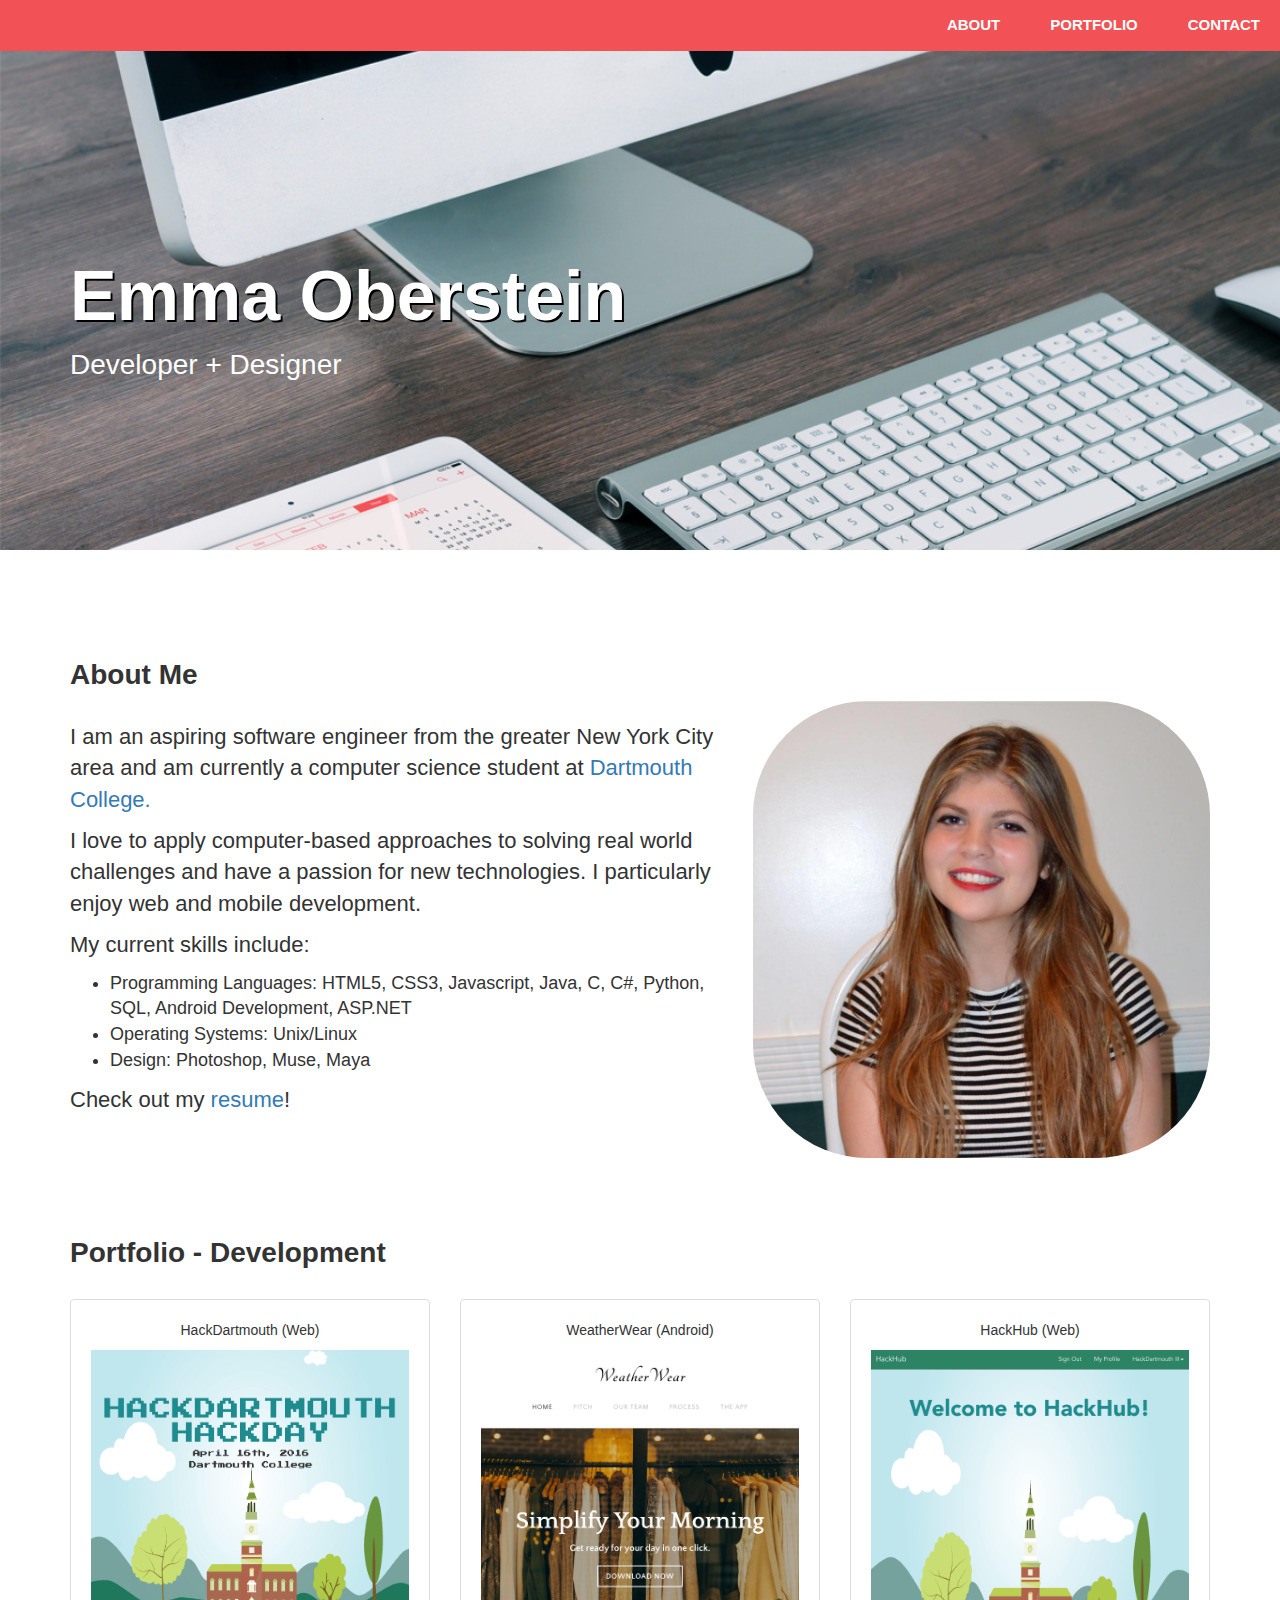
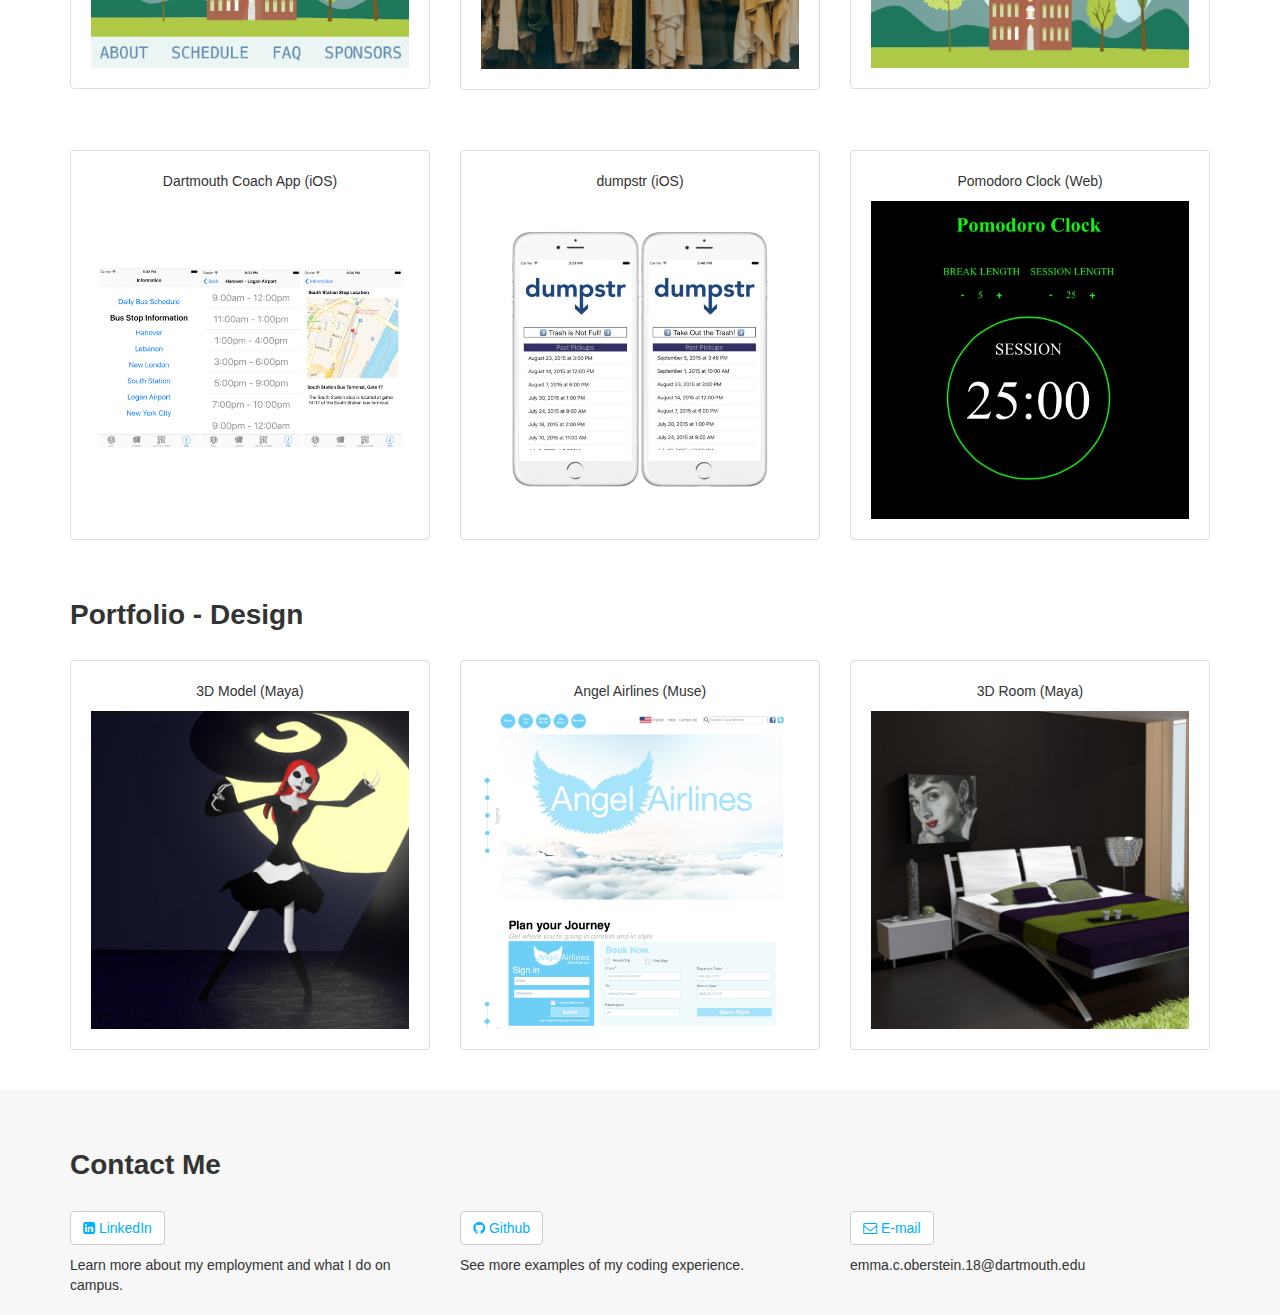
==== commit da7365f9: "recent changes" ====
--- a/index.html
+++ b/index.html
@@ -54,11 +54,11 @@
         <div class="row">
           <div class="col-md-7" id="about-me-text">
             <br>
-            <p>I am a self-taught web developer from the greater New York City area and am currently a computer science student at <a href="http://dartmouth.edu">Dartmouth College.</a></p>
-            <p>I love to apply computer-based approaches to solving real world challenges and have a passion for new technologies.</p>
+            <p>I am an aspiring software engineer from the greater New York City area and am currently a computer science student at <a href="http://dartmouth.edu">Dartmouth College.</a></p>
+            <p>I love to apply computer-based approaches to solving real world challenges and have a passion for new technologies. I particularly enjoy web and mobile development.</p>
             <p>My current skills include:</p>
             <ul>
-              <li>Programming Languages: HTML5, CSS3, Javascript, Java, C, C#, Python, MySQL, Android Development</li>
+              <li>Programming Languages: HTML5, CSS3, Javascript, Java, C, C#, Python, SQL, Android Development, ASP.NET</li>
               <li>Operating Systems: Unix/Linux</li>
               <li>Design: Photoshop, Muse, Maya</li>
             </ul>
@@ -94,9 +94,9 @@
           </div>
           <div class="col-md-4">
             <div class="thumbnail">
-              <p>Local Weather (Web)</p>
-              <a class="portfolio-item" href="http://codepen.io/emmaoberstein/full/pjzqLy/">
-                <img class="img-responsive" src="img/local-weather.jpg">
+              <p>HackHub (Web)</p>
+              <a class="portfolio-item" href="http://hackhub.surge.sh">
+                <img class="img-responsive" src="img/hackhub.jpg">
               </a>
             </div>
           </div>
@@ -123,32 +123,6 @@
               <p>Pomodoro Clock (Web)</p>
               <a class="portfolio-item" href="http://codepen.io/emmaoberstein/full/XmWWJG/">
                 <img class="img-responsive" src="img/pomodoro-clock.jpg">
-              </a>
-            </div>
-          </div>
-        </div>
-        <div class="row">
-          <div class="col-md-4">
-            <div class="thumbnail">
-              <p>Random Quote Generator (Web)</p>
-              <a class="portfolio-item" href="http://codepen.io/emmaoberstein/full/gaYXJj/">
-                <img class="img-responsive" src="img/quote-generator.jpg">
-              </a>
-            </div>
-          </div>
-          <div class="col-md-4">
-            <div class="thumbnail">
-              <p>Javascript Calculator (Web)</p>
-              <a class="portfolio-item" href="http://codepen.io/emmaoberstein/full/ZbNepN/">
-                <img class="img-responsive" src="img/calculator.jpg">
-              </a>
-            </div>
-          </div>
-          <div class="col-md-4">
-            <div class="thumbnail">
-              <p>Wikipedia Viewer (Web)</p>
-              <a class="portfolio-item" href="http://codepen.io/emmaoberstein/full/bpWzMQ/">
-                <img class="img-responsive" src="img/wikipedia.jpg">
               </a>
             </div>
           </div>
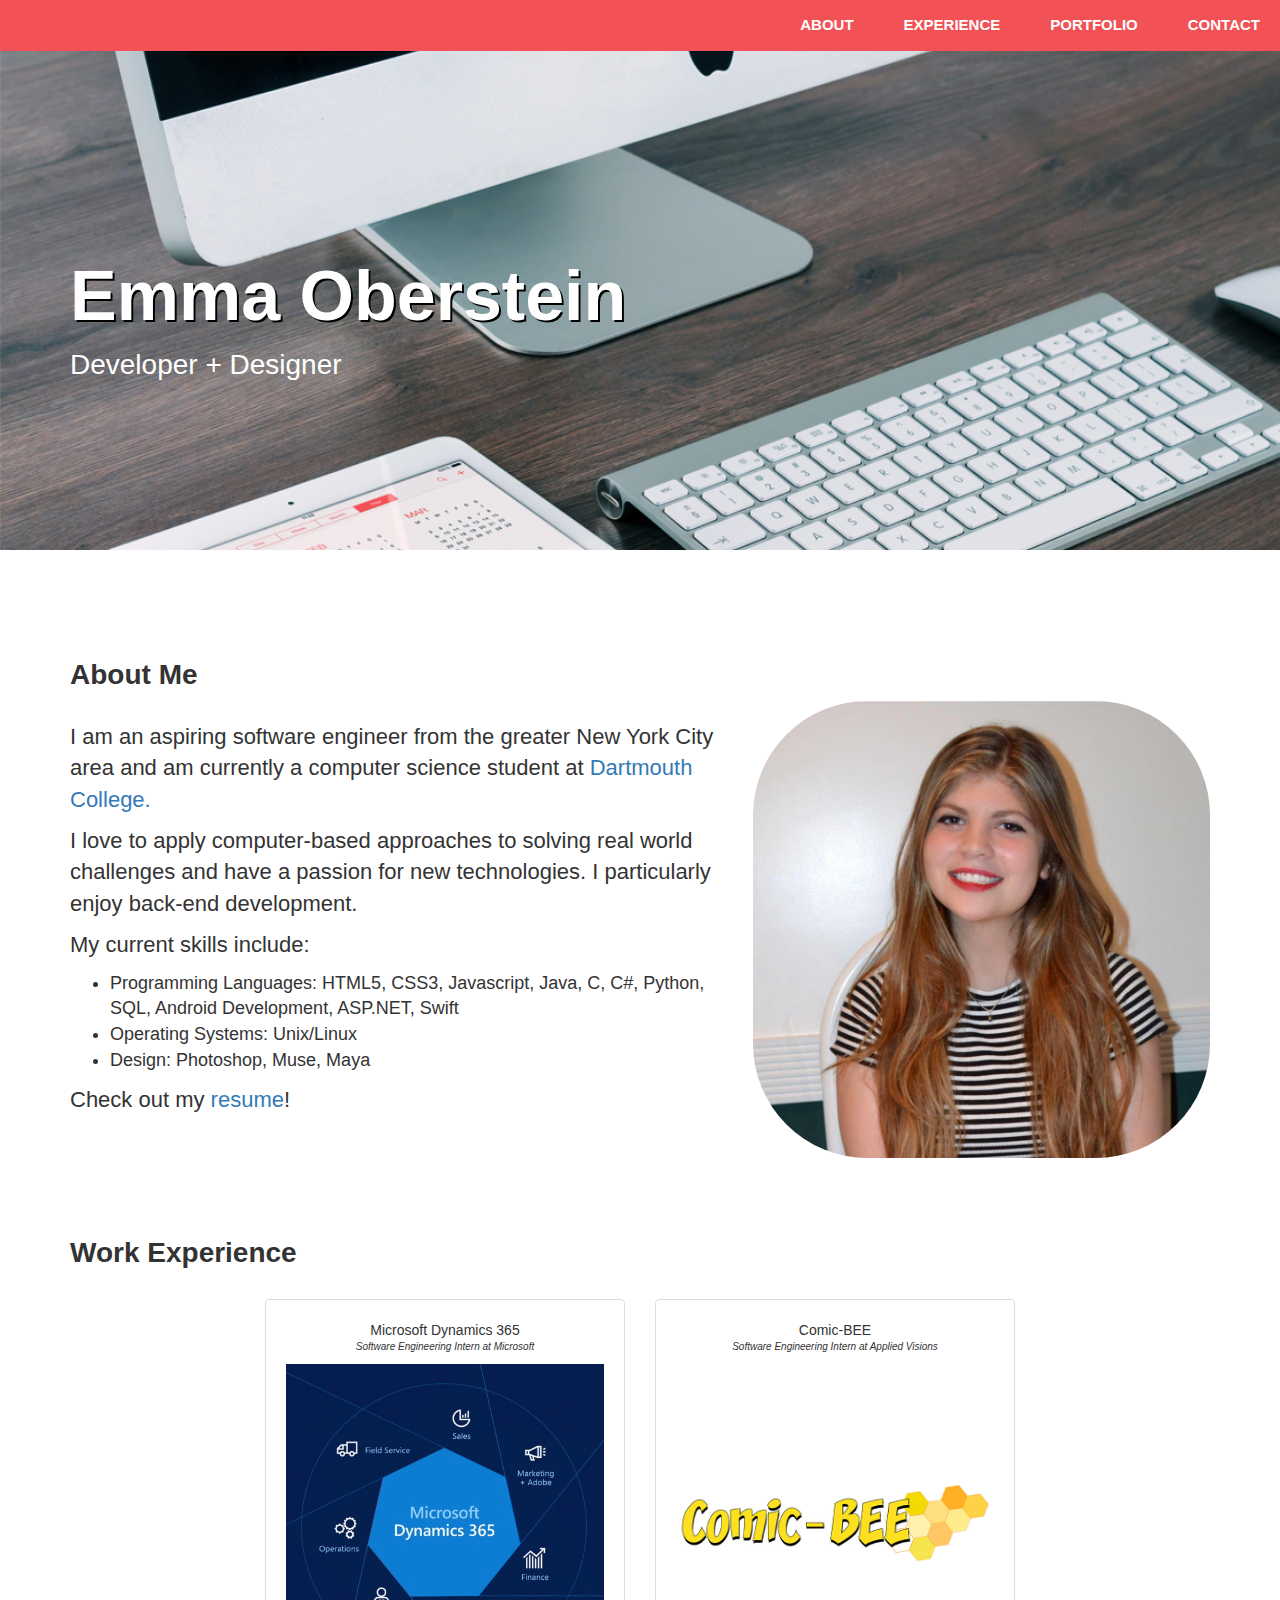
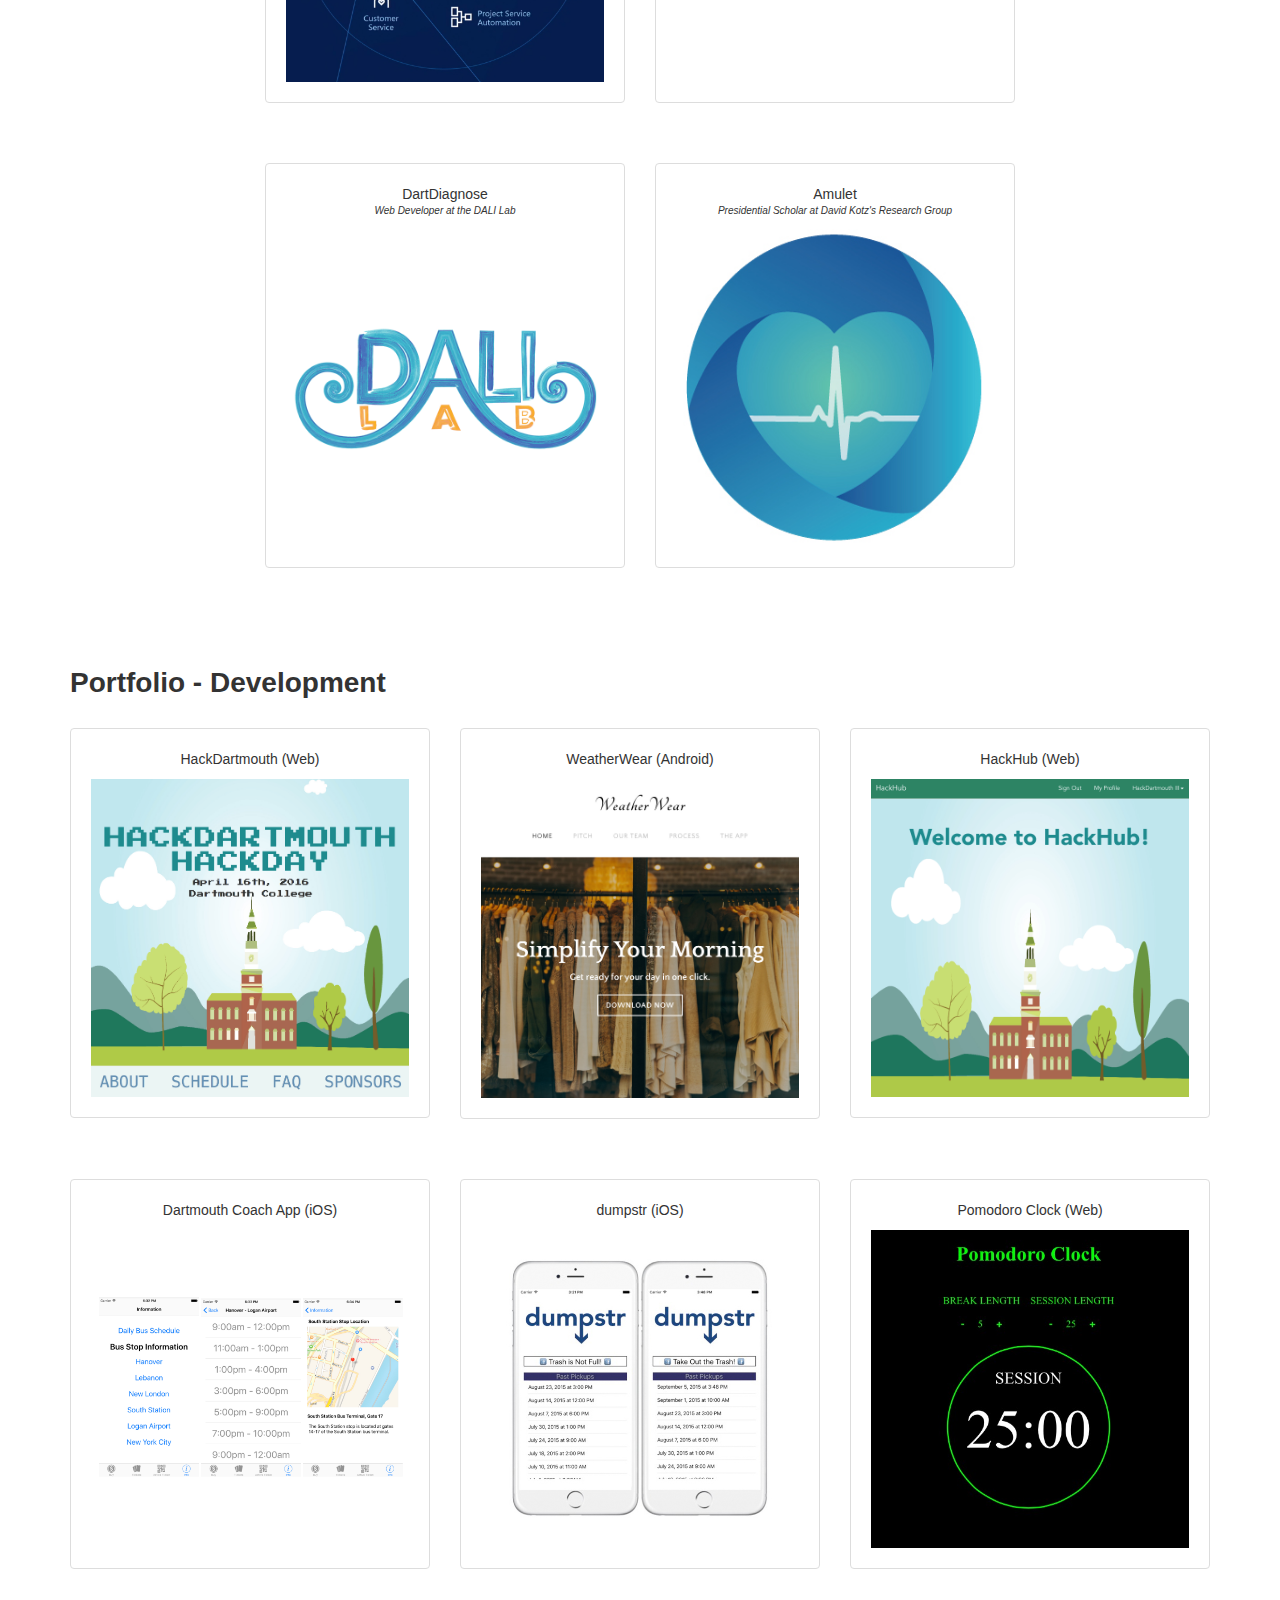
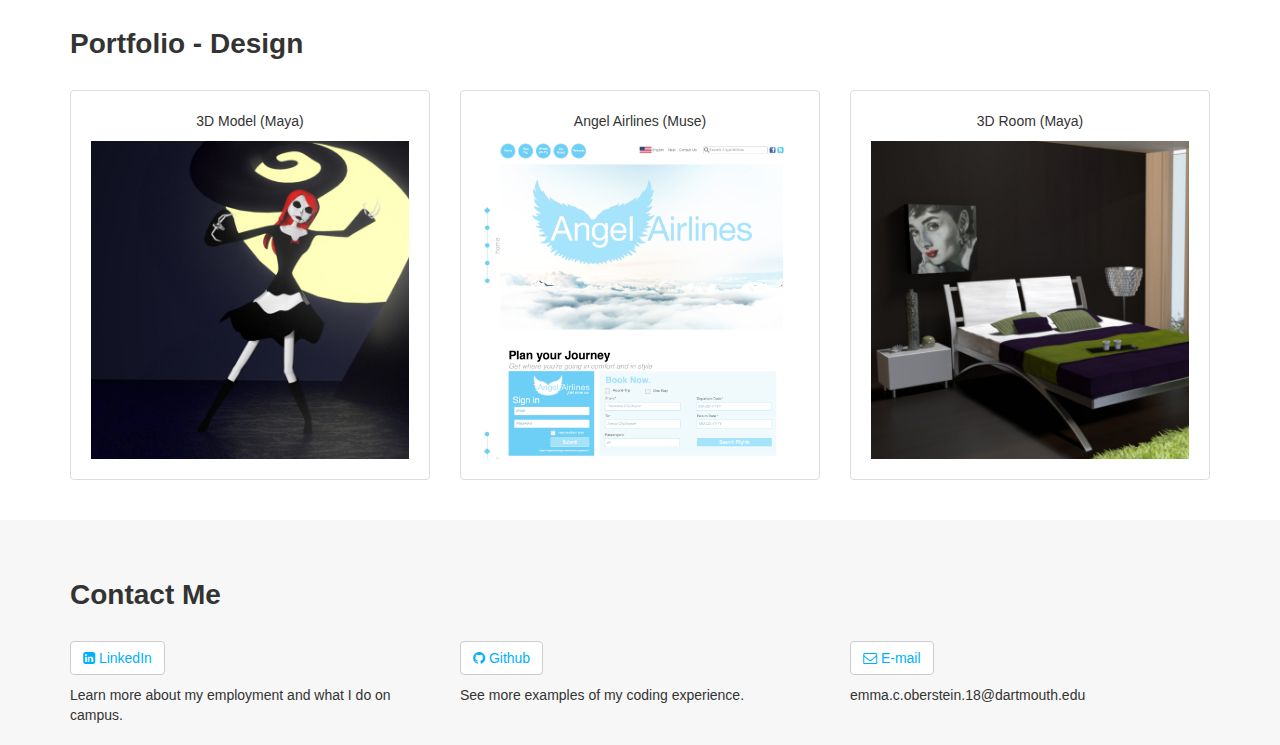
==== commit b77326db: "added work experience" ====
--- a/index.html
+++ b/index.html
@@ -29,9 +29,10 @@
       <div class="collapse navbar-collapse" id="bs-example-navbar-collapse-1">
         <ul class="nav navbar-nav navbar-right">
             <li><a data-toggle="collapse" data-target=".navbar-collapsible-menu" id="s1" class="nav-button" onclick="jumpToSection(event, this.id)" href="#">About</a></li>
-            <li data-toggle="collapse" data-target=".navbar-collapsible-menu" id="s2" class="nav-button" onclick="jumpToSection(event, this.id)" href="#"><a href="#portfolio">Portfolio</a></li>
-            <li data-toggle="collapse" data-target=".navbar-collapsible-menu" id="s3" class="nav-button" onclick="jumpToSection(event, this.id)" href="#"><a href="#contact">Contact</a></li>
-        </ul> 
+                <li><a data-toggle="collapse" data-target=".navbar-collapsible-menu" id="s2" class="nav-button" onclick="jumpToSection(event, this.id)" href="#">Experience</a></li>
+            <li data-toggle="collapse" data-target=".navbar-collapsible-menu" id="s3" class="nav-button" onclick="jumpToSection(event, this.id)" href="#"><a href="#portfolio">Portfolio</a></li>
+            <li data-toggle="collapse" data-target=".navbar-collapsible-menu" id="s4" class="nav-button" onclick="jumpToSection(event, this.id)" href="#"><a href="#contact">Contact</a></li>
+        </ul>
       </div>
     </nav>
 
@@ -43,7 +44,7 @@
             <h1>Emma Oberstein</h1>
             <p>Developer + Designer</p>
           </div>
-        </div>    
+        </div>
       </div>
     </div>
 
@@ -55,10 +56,10 @@
           <div class="col-md-7" id="about-me-text">
             <br>
             <p>I am an aspiring software engineer from the greater New York City area and am currently a computer science student at <a href="http://dartmouth.edu">Dartmouth College.</a></p>
-            <p>I love to apply computer-based approaches to solving real world challenges and have a passion for new technologies. I particularly enjoy web and mobile development.</p>
+            <p>I love to apply computer-based approaches to solving real world challenges and have a passion for new technologies. I particularly enjoy back-end development.</p>
             <p>My current skills include:</p>
             <ul>
-              <li>Programming Languages: HTML5, CSS3, Javascript, Java, C, C#, Python, SQL, Android Development, ASP.NET</li>
+              <li>Programming Languages: HTML5, CSS3, Javascript, Java, C, C#, Python, SQL, Android Development, ASP.NET, Swift</li>
               <li>Operating Systems: Unix/Linux</li>
               <li>Design: Photoshop, Muse, Maya</li>
             </ul>
@@ -70,7 +71,54 @@
         </div>
       </div>
     </div>
-    
+
+    <a name="experience"></a>
+    <div id="experience">
+      <div class="container">
+        <h2>Work Experience</h2>
+        <div class="row">
+          <div class="col-md-offset-2 col-md-4">
+            <div class="thumbnail">
+              <p class="project">Microsoft Dynamics 365</p>
+              <p class="position">Software Engineering Intern at Microsoft</p>
+              <a class="portfolio-item" href="https://www.microsoft.com/en-us/dynamics365/home">
+                <img class="img-responsive" src="img/dynamics365.jpg">
+              </a>
+            </div>
+          </div>
+          <div class="col-md-4">
+            <div class="thumbnail">
+              <p class="project">Comic-BEE</p>
+              <p class="position">Software Engineering Intern at Applied Visions</p>
+              <a class="portfolio-item" href="http://securedecisions.com/research-development/cyber-security-education/comicbee/">
+                <img class="img-responsive" src="img/comicbee.jpg">
+              </a>
+            </div>
+          </div>
+        </div>
+        <div class="row">
+          <div class="col-md-offset-2 col-md-4">
+            <div class="thumbnail">
+              <p class="project">DartDiagnose</p>
+              <p class="position">Web Developer at the DALI Lab</p>
+              <a class="portfolio-item" href="http://dali.dartmouth.edu/">
+                <img class="img-responsive" src="img/dali.jpg">
+              </a>
+            </div>
+          </div>
+          <div class="col-md-4">
+            <div class="thumbnail">
+              <p class="project">Amulet</p>
+              <p class="position">Presidential Scholar at David Kotz's Research Group</p>
+              <a class="portfolio-item" href="https://amulet-project.org/">
+                <img class="img-responsive" src="img/amulet.jpg">
+              </a>
+            </div>
+          </div>
+        </div>
+      </div>
+    </div>
+
     <a name="portfolio"></a>
     <div id="portfolio">
       <div class="container">
@@ -184,4 +232,4 @@
     <script src="./bootstrap-3.3.7-dist/js/bootstrap.min.js"></script>
     <script src="js/main.js"></script>
   </body>
-</html>+</html>
--- a/css/main.css
+++ b/css/main.css
@@ -34,7 +34,7 @@
   top: 100px;
 }
 
-.jumbotron h1 { 
+.jumbotron h1 {
   font-family: Avenir, sans-serif;
   font-weight: bold;
   font-size: 70px;
@@ -67,9 +67,31 @@
 }
 
 #about img {
-    
+
   margin: auto;
   border-radius: 25%;
+}
+
+#experience .project{
+    margin: 0px;
+}
+
+#experience .position {
+    font-style: italic;
+    font-size: 10px;
+}
+
+#experience .row {
+  padding: 20px 0px;
+}
+
+#experience .thumbnail {
+    padding: 20px;
+    text-align: center;
+}
+
+#experience img {
+  border-radius: 0%;
 }
 
 #portfolio .row {
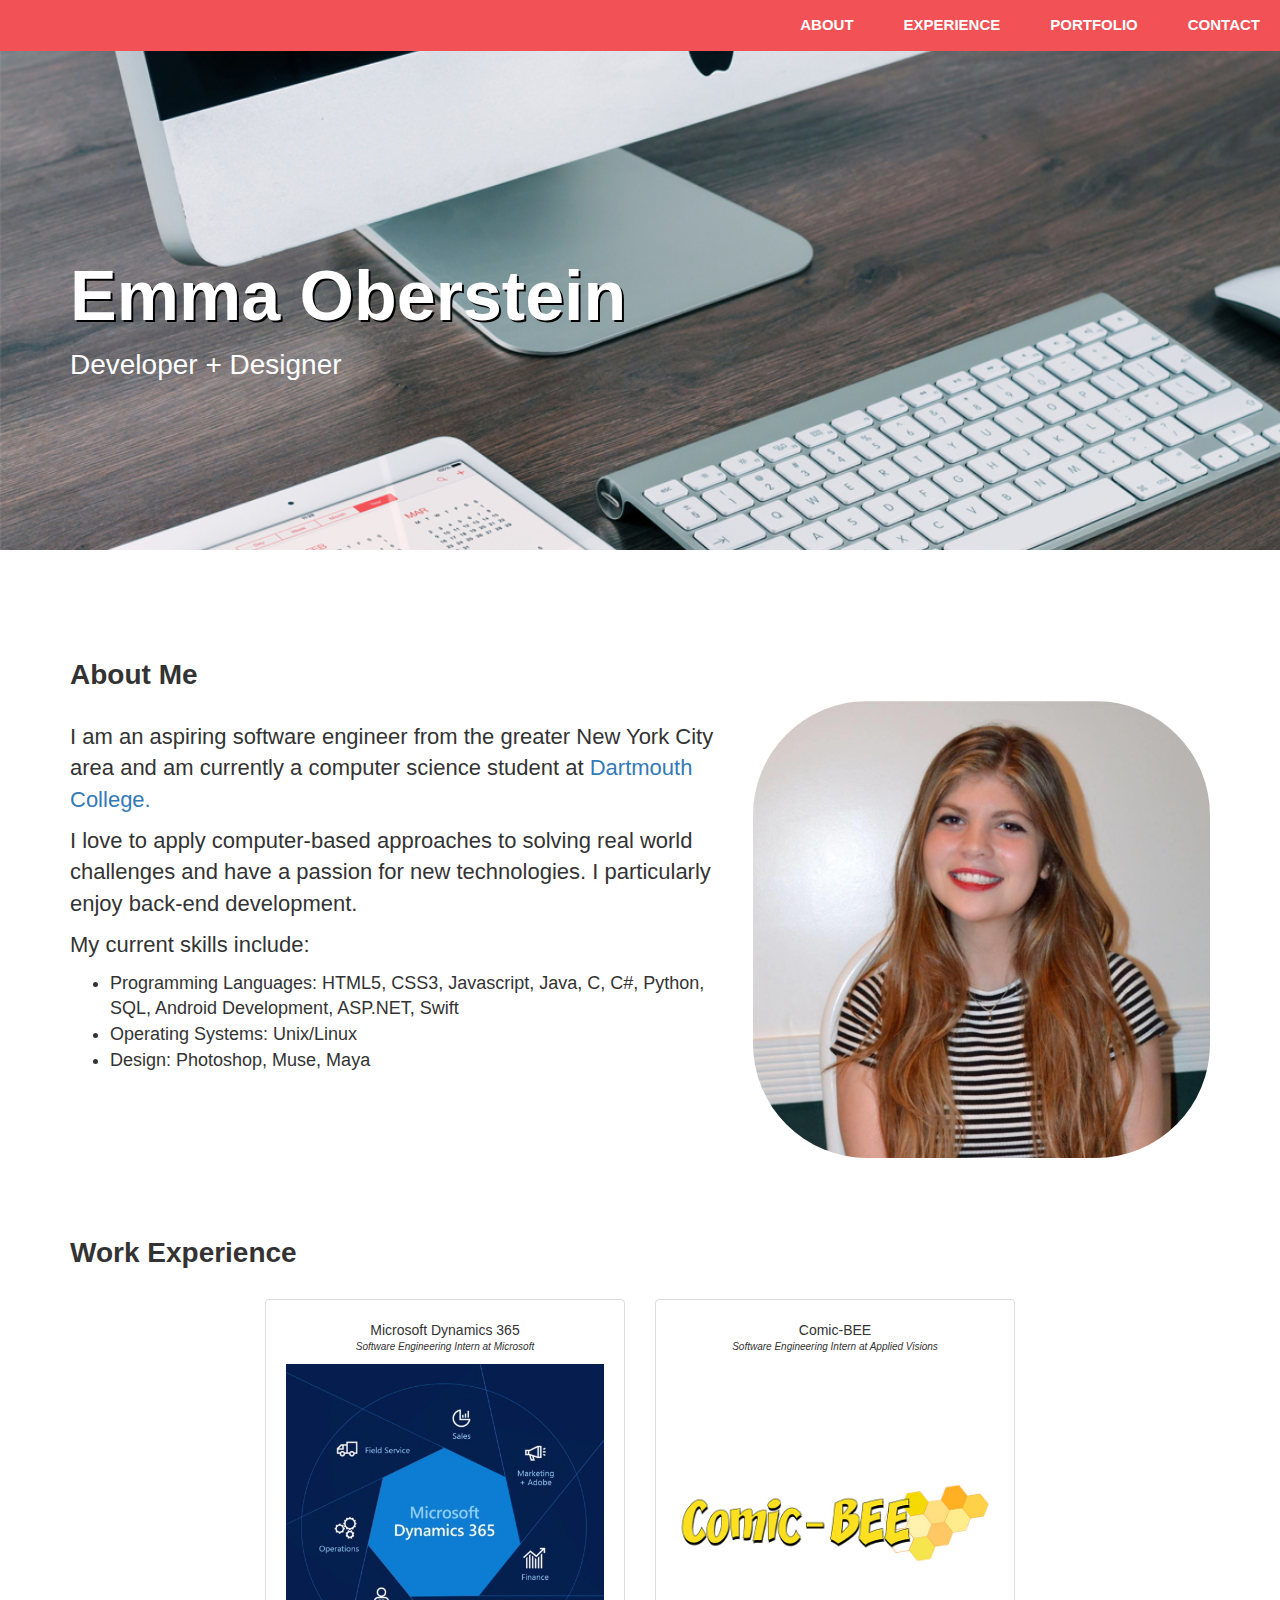
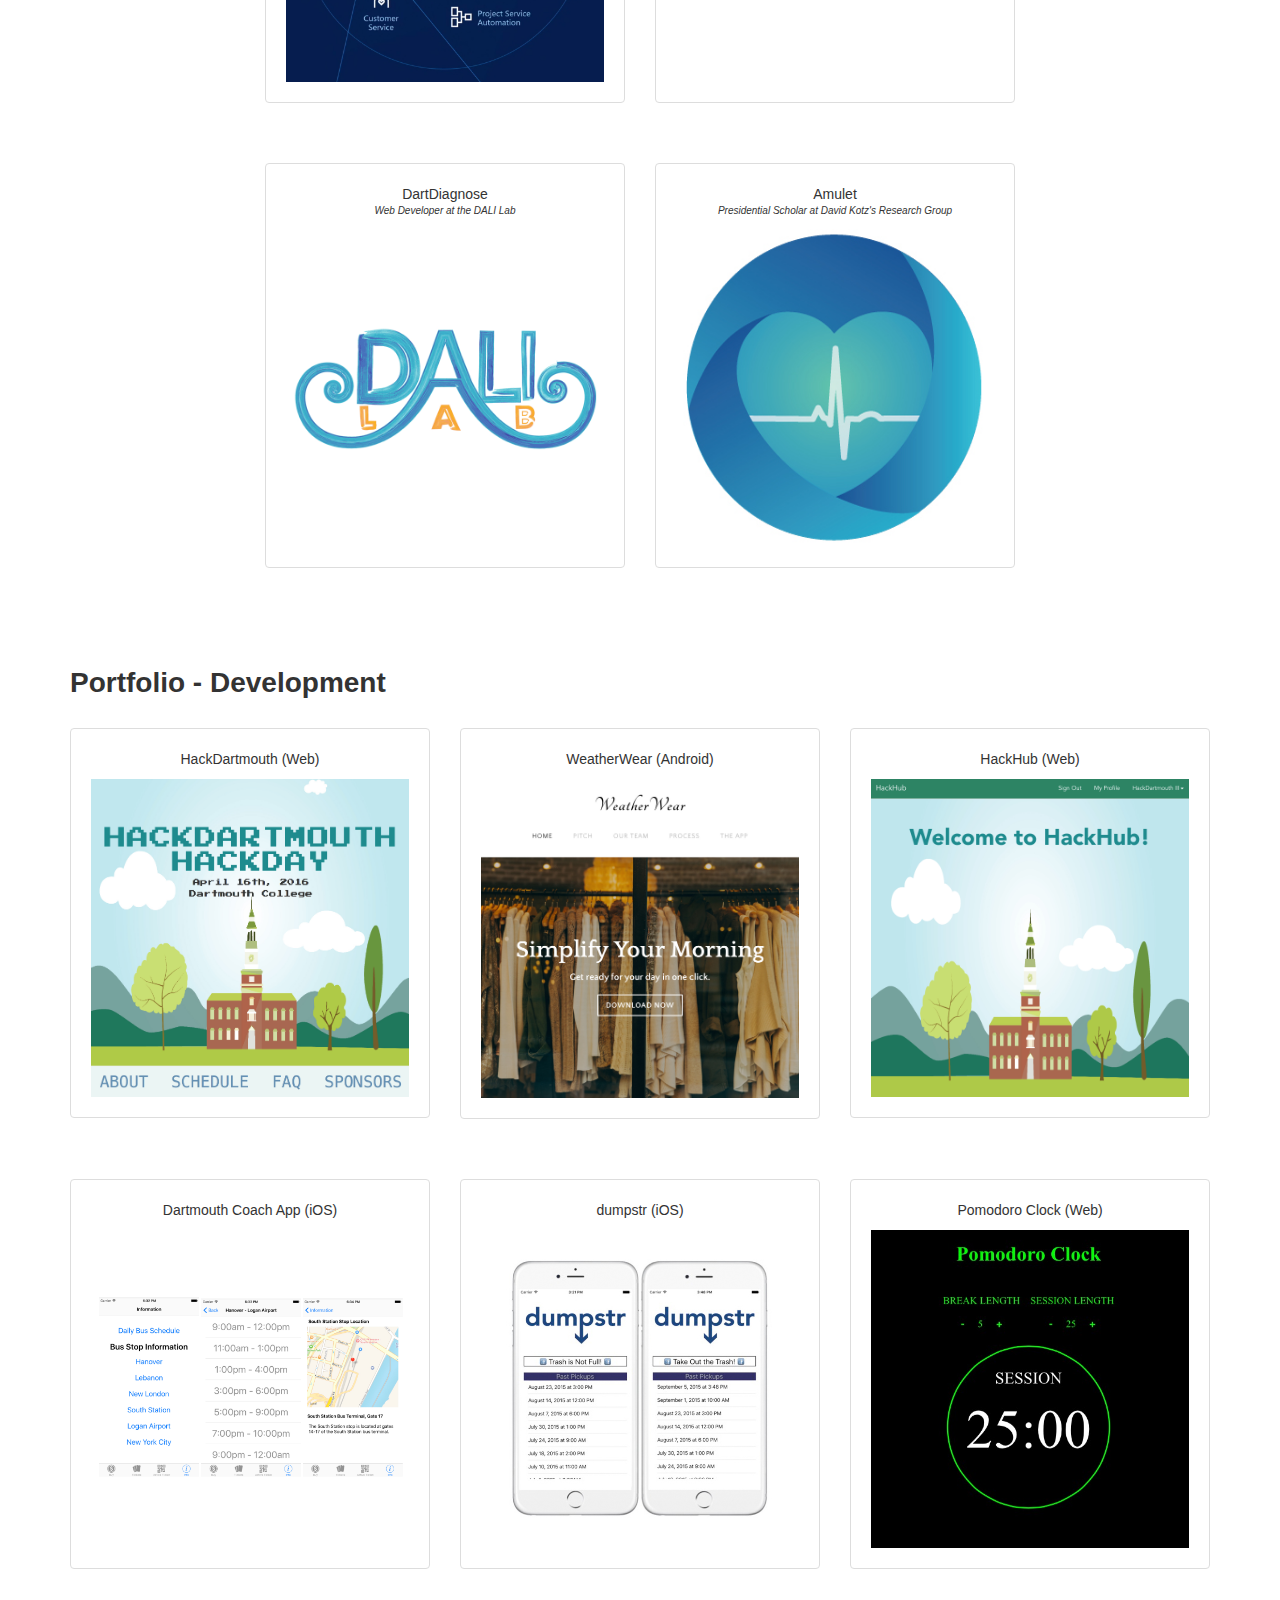
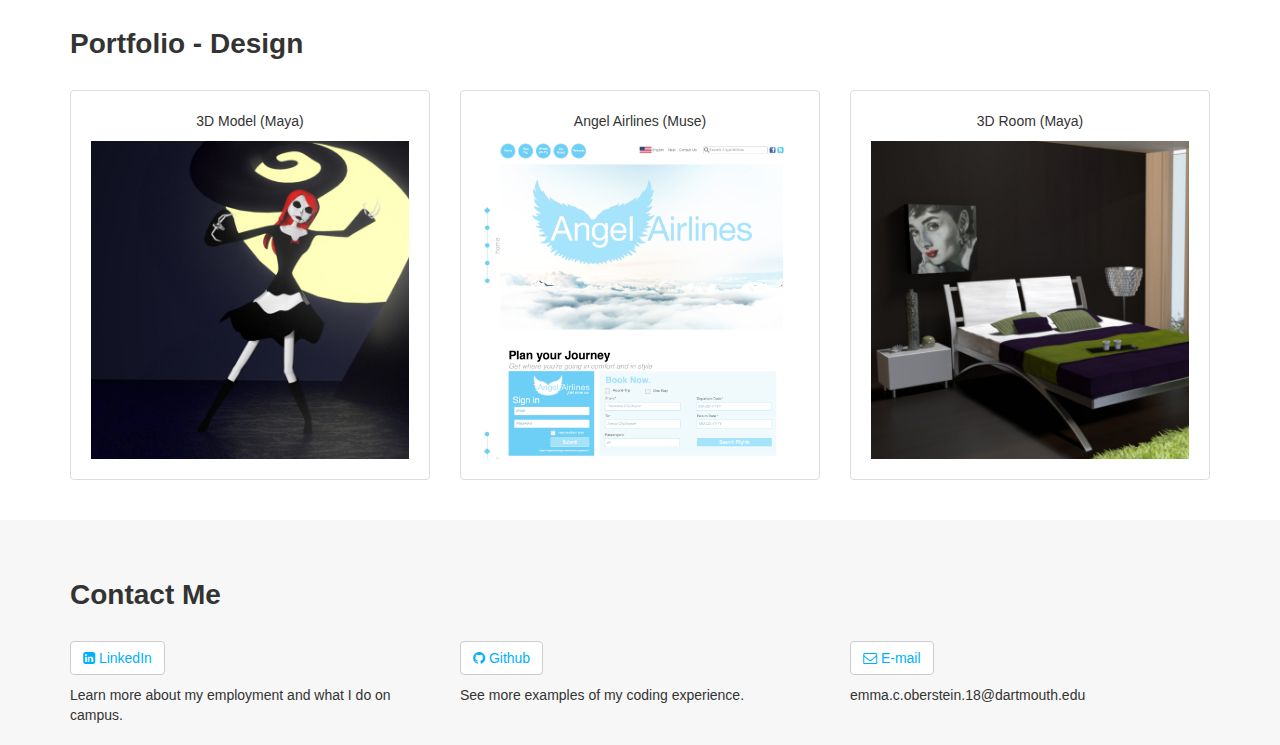
==== commit 47dd7f39: "remove resume" ====
--- a/index.html
+++ b/index.html
@@ -63,7 +63,6 @@
               <li>Operating Systems: Unix/Linux</li>
               <li>Design: Photoshop, Muse, Maya</li>
             </ul>
-            <p>Check out my <a href="Emma_Oberstein_Resume.pdf">resume</a>!</p>
           </div>
           <div class="col-md-5">
             <img class="img-responsive profile-picture" src="img/profile-picture.jpg">
